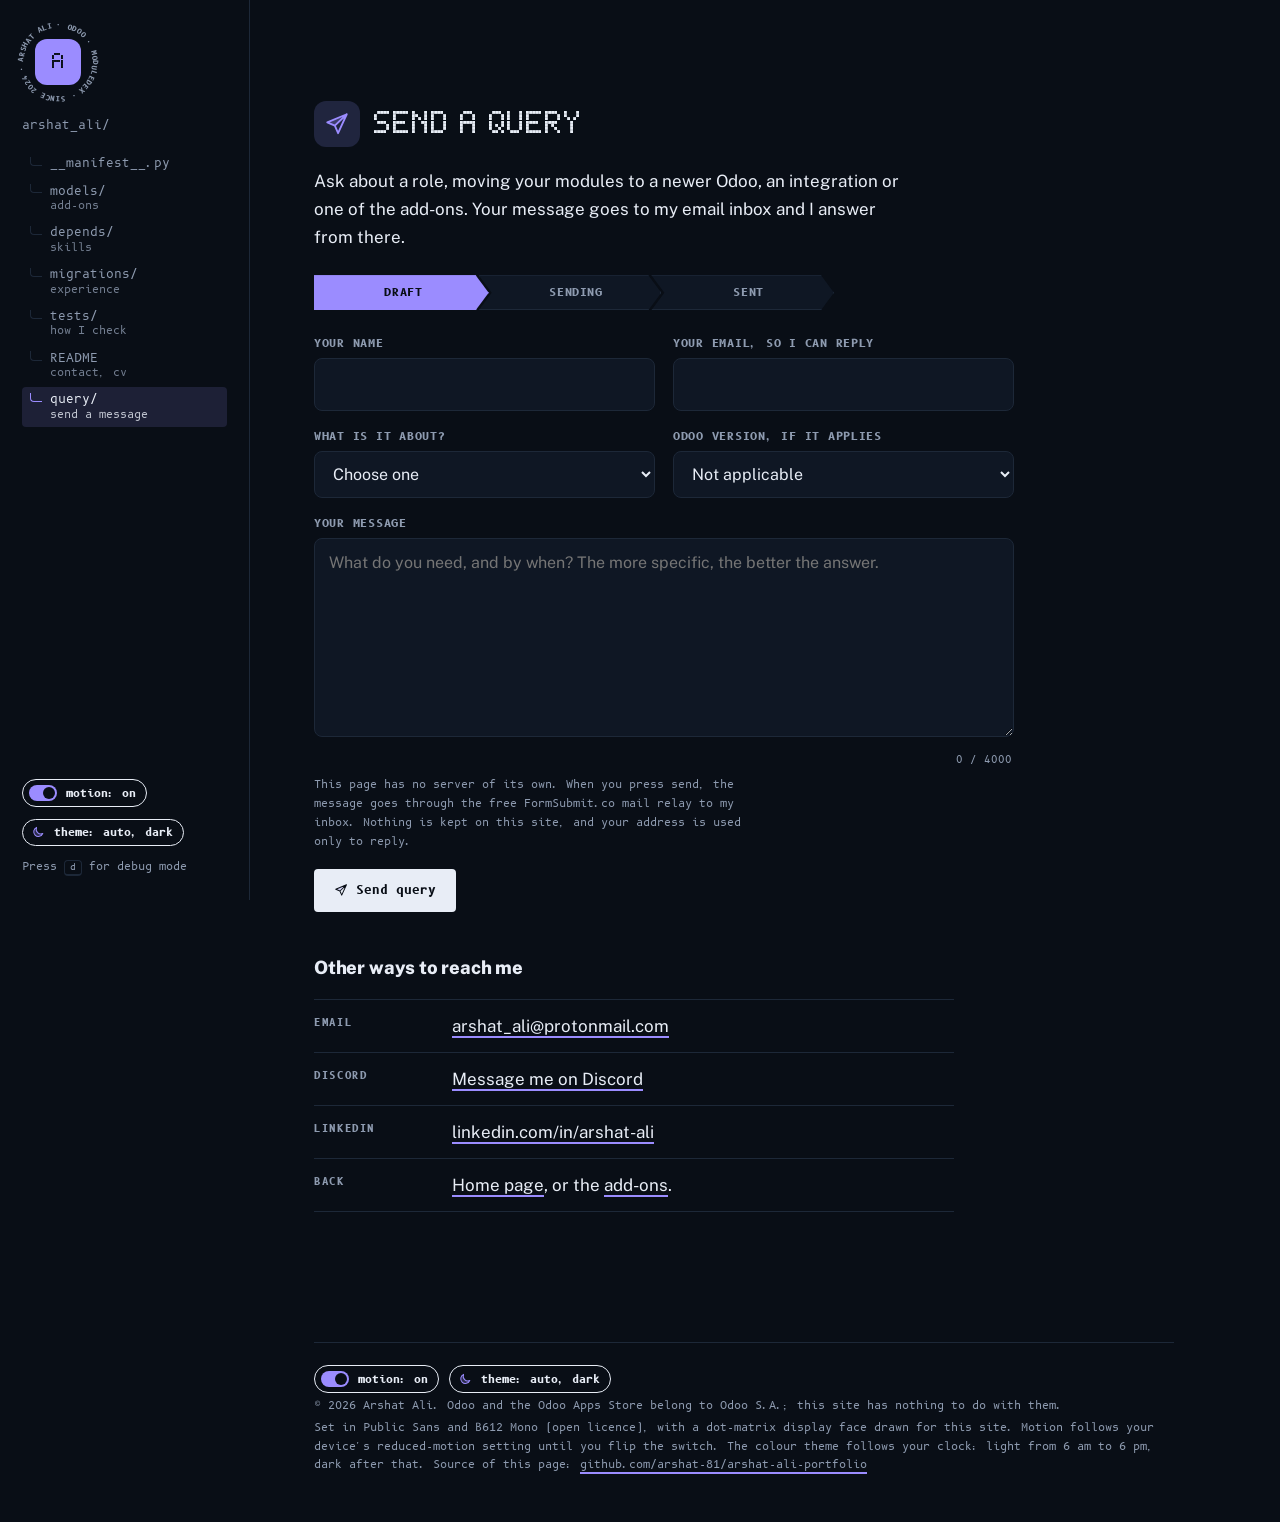
==== query.html @ 1bfd4076 "Add files via upload" ====
<!doctype html>
<html lang="en">
<head>
<meta charset="utf-8">
<meta name="viewport" content="width=device-width, initial-scale=1">
<meta name="color-scheme" content="light dark">
<meta name="theme-color" content="#eef1f6">
<title>Send a query | Arshat Ali</title>
<meta name="description" content="Ask Arshat Ali about an Odoo role, freelance work, moving your modules to a newer Odoo, an integration or one of his add-ons. The message goes to his email inbox.">
<meta property="og:title" content="Send a query | Arshat Ali">
<meta property="og:description" content="Ask about an Odoo role, freelance work, a version upgrade or an integration. The message goes straight to my inbox.">
<meta property="og:type" content="website">
<link rel="icon" href="data:image/svg+xml,%3Csvg xmlns='http://www.w3.org/2000/svg' viewBox='0 0 64 64'%3E%3Crect width='64' height='64' rx='14' fill='%235848c0'/%3E%3Cpath d='M17 47 32 15l15 32M23 37h18' fill='none' stroke='white' stroke-width='6' stroke-linecap='round' stroke-linejoin='round'/%3E%3C/svg%3E">
<link rel="preload" href="fonts/matrix.woff2" as="font" type="font/woff2" crossorigin>
<link rel="preload" href="fonts/body.woff2" as="font" type="font/woff2" crossorigin>
<script>
/* Motion follows the device's reduced-motion setting. The colour theme follows the visitor's own clock: light from 6 am to 6 pm, dark otherwise.
   Both can be overridden with the switches on the page, or once with ?motion=on|off and ?theme=light|dark|auto. */
(function () {
  var r = document.documentElement, store = {};
  ["motion", "theme"].forEach(function (k) { try { store[k] = localStorage.getItem(k); } catch (e) {} });
  try {
    var qs = new URLSearchParams(location.search), strip = false;
    [["motion", /^(on|off)$/], ["theme", /^(light|dark|auto)$/]].forEach(function (p) {
      var v = qs.get(p[0]);
      if (v === null) return;
      strip = true; qs.delete(p[0]);
      if (p[1].test(v)) { store[p[0]] = v; try { localStorage.setItem(p[0], v); } catch (e) {} }
    });
    if (strip) { var rest = qs.toString(); history.replaceState(null, "", location.pathname + (rest ? "?" + rest : "") + location.hash); }
  } catch (e) {}

  var LIGHT_FROM = 6, DARK_FROM = 18;
  function byClock() { var h = new Date().getHours(); return h >= LIGHT_FROM && h < DARK_FROM ? "light" : "dark"; }
  window.mdxTheme = { byClock: byClock };
  var mode = store.theme === "light" || store.theme === "dark" ? store.theme : "auto";
  var theme = mode === "auto" ? byClock() : mode;
  r.setAttribute("data-theme", theme);
  r.setAttribute("data-theme-mode", mode);
  var meta = document.querySelector('meta[name="theme-color"]');
  if (meta) meta.setAttribute("content", theme === "dark" ? "#090e16" : "#eef1f6");

  var device = !!(window.matchMedia && matchMedia("(prefers-reduced-motion: reduce)").matches);
  var reduce = store.motion === "on" ? false : store.motion === "off" ? true : device;
  r.classList.add("js");
  if (reduce) r.classList.add("rm", "ready");
  r.setAttribute("data-motion", reduce ? "off" : "on");
  r.setAttribute("data-device-reduces", device ? "yes" : "no");
})();
</script>
<noscript><style>.ln.px > span { clip-path: none !important; } [data-r], .file, .readme dl > *, .mods tbody tr, .job, .cat li, .cat header, .rows li, .edu > div { opacity: 1 !important; transform: none !important; clip-path: none !important; }</style></noscript>
<link rel="stylesheet" href="site.css?v=8">
</head>
<body data-noboot>
<svg width="0" height="0" style="position:absolute" aria-hidden="true" focusable="false"><defs>
<symbol id="i-cube" viewBox="0 0 24 24"><path class="ac" d="M12 3 20 7.5 12 12 4 7.5z"/><path d="M12 3 20 7.5v9L12 21 4 16.5v-9zM12 12v9M4 7.5 12 12l8-4.5"/></symbol>
<symbol id="i-up" viewBox="0 0 24 24"><path class="ac" d="M3 20h5v-5h5v-5h5v10z"/><path d="M3 20h5v-5h5v-5h5M18 10V3M15 6l3-3 3 3"/></symbol>
<symbol id="i-plug" viewBox="0 0 24 24"><path class="ac" d="M6 8h12v3a6 6 0 0 1-12 0z"/><path d="M9 3v5M15 3v5M6 8h12v3a6 6 0 0 1-12 0zM12 17v4"/></symbol>
<symbol id="i-db" viewBox="0 0 24 24"><path class="ac" d="M4 6c0-1.7 3.6-3 8-3s8 1.3 8 3-3.6 3-8 3-8-1.3-8-3z"/><path d="M4 6c0-1.7 3.6-3 8-3s8 1.3 8 3-3.6 3-8 3-8-1.3-8-3zM4 6v12c0 1.7 3.6 3 8 3s8-1.3 8-3V6M4 12c0 1.7 3.6 3 8 3s8-1.3 8-3"/></symbol>
<symbol id="i-shield" viewBox="0 0 24 24"><path class="ac" d="M12 3l8 3v6c0 5-3.4 8.2-8 9-4.6-.8-8-4-8-9V6z"/><path d="M12 3l8 3v6c0 5-3.4 8.2-8 9-4.6-.8-8-4-8-9V6zM8.5 12l2.5 2.5 4.5-5"/></symbol>
<symbol id="i-test" viewBox="0 0 24 24"><path class="ac" d="M7.6 15h8.8l2.6 4.2a2 2 0 0 1-1.7 2.8H6.7A2 2 0 0 1 5 19.2z"/><path d="M9 3h6M10 3v6l-5.2 9.2A2 2 0 0 0 6.5 21h11a2 2 0 0 0 1.7-2.8L14 9V3M7.6 15h8.8"/></symbol>
<symbol id="i-case" viewBox="0 0 24 24"><path class="ac" d="M4 8h16v5H4z"/><path d="M4 8h16v11H4zM9 8V5h6v3M4 13h16"/></symbol>
<symbol id="i-key" viewBox="0 0 24 24"><circle class="ac" cx="8" cy="15" r="4"/><circle cx="8" cy="15" r="4"/><path d="M11 12l9-9M17 6l3 3M14 9l2 2"/></symbol>
<symbol id="i-chat" viewBox="0 0 24 24"><path class="ac" d="M4 5h16v11H11l-4 4v-4H4z"/><path d="M4 5h16v11H11l-4 4v-4H4zM8.5 10.5h.01M12 10.5h.01M15.5 10.5h.01"/></symbol>
<symbol id="i-clock" viewBox="0 0 24 24"><circle class="ac" cx="12" cy="12" r="9"/><circle cx="12" cy="12" r="9"/><path d="M12 7v5l3.5 2"/></symbol>
<symbol id="i-lock" viewBox="0 0 24 24"><rect class="ac" x="5" y="11" width="14" height="9" rx="2"/><rect x="5" y="11" width="14" height="9" rx="2"/><path d="M8 11V8a4 4 0 0 1 8 0v3M12 15v2"/></symbol>
<symbol id="i-scan" viewBox="0 0 24 24"><circle class="ac" cx="11" cy="11" r="6"/><circle cx="11" cy="11" r="6"/><path d="M20 20l-4.5-4.5"/></symbol>
<symbol id="i-gauge" viewBox="0 0 24 24"><path class="ac" d="M4 17a8 8 0 0 1 16 0z"/><path d="M4 17a8 8 0 1 1 16 0M12 17l4-5M3 20h18"/></symbol>
<symbol id="i-cloud" viewBox="0 0 24 24"><path class="ac" d="M7 18a4 4 0 0 1-.5-8 5.5 5.5 0 0 1 10.8-1A4.5 4.5 0 0 1 17 18z"/><path d="M7 18a4 4 0 0 1-.5-8 5.5 5.5 0 0 1 10.8-1A4.5 4.5 0 0 1 17 18zM12 11v5M9.8 13.2L12 11l2.2 2.2"/></symbol>
<symbol id="i-box" viewBox="0 0 24 24"><path class="ac" d="M3 5h18v4H3z"/><path d="M3 5h18v4H3zM5 9v10h14V9M10 13h4"/></symbol>
<symbol id="i-mail" viewBox="0 0 24 24"><rect class="ac" x="3" y="5" width="18" height="14" rx="2"/><rect x="3" y="5" width="18" height="14" rx="2"/><path d="M3.5 6.5 12 13l8.5-6.5"/></symbol>
<symbol id="i-link" viewBox="0 0 24 24"><path d="M10 14a4 4 0 0 0 5.7 0l3-3a4 4 0 0 0-5.7-5.7l-1 1M14 10a4 4 0 0 0-5.7 0l-3 3a4 4 0 0 0 5.7 5.7l1-1"/></symbol>
<symbol id="i-down" viewBox="0 0 24 24"><path class="ac" d="M5 17h14v3H5z"/><path d="M12 4v11M7.5 11 12 15.5 16.5 11M5 20h14"/></symbol>
<symbol id="i-flip" viewBox="0 0 24 24"><path d="M20 11a8 8 0 0 0-14.5-3.5M4 4v4.5h4.5M4 13a8 8 0 0 0 14.5 3.5M20 20v-4.5h-4.5"/></symbol>
<symbol id="i-arrow" viewBox="0 0 24 24"><path d="M5 12h14M13 6l6 6-6 6"/></symbol>
<symbol id="i-branch" viewBox="0 0 24 24"><circle class="ac" cx="6" cy="18" r="3"/><circle cx="6" cy="18" r="3"/><circle cx="6" cy="6" r="3"/><circle cx="18" cy="9" r="3"/><path d="M6 9v6M18 12c0 4-6 3-9.2 5"/></symbol>
<symbol id="i-users" viewBox="0 0 24 24"><circle class="ac" cx="9" cy="8" r="3.5"/><circle cx="9" cy="8" r="3.5"/><path d="M2.5 20a6.5 6.5 0 0 1 13 0M16 4.8a3.5 3.5 0 0 1 0 6.4M18 14.2a6.5 6.5 0 0 1 3.5 5.8"/></symbol>
<symbol id="i-doc" viewBox="0 0 24 24"><path class="ac" d="M6 3h8l4 4v14H6z"/><path d="M6 3h8l4 4v14H6zM14 3v4h4M9 12h6M9 16h6"/></symbol>
<symbol id="i-cap" viewBox="0 0 24 24"><path class="ac" d="M2 9l10-5 10 5-10 5z"/><path d="M2 9l10-5 10 5-10 5zM6 11.5V16c0 1.5 3 3 6 3s6-1.5 6-3v-4.5"/></symbol>
<symbol id="i-pin" viewBox="0 0 24 24"><path class="ac" d="M12 21s-7-6-7-11a7 7 0 0 1 14 0c0 5-7 11-7 11z"/><path d="M12 21s-7-6-7-11a7 7 0 0 1 14 0c0 5-7 11-7 11z"/><circle cx="12" cy="10" r="2.5"/></symbol>
<symbol id="i-code" viewBox="0 0 24 24"><path d="M8 7l-5 5 5 5M16 7l5 5-5 5M14 4l-4 16"/></symbol>
<symbol id="i-eye" viewBox="0 0 24 24"><path class="ac" d="M2 12s4-7 10-7 10 7 10 7-4 7-10 7S2 12 2 12z"/><path d="M2 12s4-7 10-7 10 7 10 7-4 7-10 7S2 12 2 12z"/><circle cx="12" cy="12" r="3"/></symbol>
<symbol id="i-sun" viewBox="0 0 24 24"><circle class="ac" cx="12" cy="12" r="4.5"/><circle cx="12" cy="12" r="4.5"/><path d="M12 2.5v2.2M12 19.3v2.2M2.5 12h2.2M19.3 12h2.2M5.3 5.3l1.6 1.6M17.1 17.1l1.6 1.6M18.7 5.3l-1.6 1.6M6.9 17.1l-1.6 1.6"/></symbol>
<symbol id="i-moon" viewBox="0 0 24 24"><path class="ac" d="M20 14.5A8 8 0 0 1 9.5 4a8 8 0 1 0 10.5 10.5z"/><path d="M20 14.5A8 8 0 0 1 9.5 4a8 8 0 1 0 10.5 10.5z"/></symbol>
<symbol id="i-send" viewBox="0 0 24 24"><path class="ac" d="M21 3 3 10.5l7 3z"/><path d="M21 3 3 10.5l7 3 3 7zM10 13.5 21 3"/></symbol>
<symbol id="i-check" viewBox="0 0 24 24"><path d="M4 12.5l5 5L20 6.5"/></symbol>
</defs></svg>
<a class="skip" href="#main">Skip to content</a>
<div id="bar" aria-hidden="true"></div>

<div class="shell">

<aside class="tree" aria-label="Sections of this page">
  <a class="mark" href="#manifest" aria-label="Top of page">
    <svg class="ring" viewBox="0 0 100 100" aria-hidden="true"><defs><path id="circ" d="M50,50 m-41,0 a41,41 0 1,1 82,0 a41,41 0 1,1 -82,0"/></defs><text><textPath href="#circ" textLength="254" lengthAdjust="spacing">ARSHAT ALI &#183; ODOO &#183; MODULEDEX &#183; SINCE 2024 &#183; </textPath></text></svg>
    <span>A</span>
  </a>
  <p class="tree-root">arshat_ali/</p>
  <nav>
    <div class="ind" aria-hidden="true"></div>
    <a href="index.html#manifest"><span class="br" aria-hidden="true"></span>__manifest__.py</a>
    <a href="index.html#models"><span class="br" aria-hidden="true"></span>models/<small>add-ons</small></a>
    <a href="index.html#depends"><span class="br" aria-hidden="true"></span>depends/<small>skills</small></a>
    <a href="index.html#migrations"><span class="br" aria-hidden="true"></span>migrations/<small>experience</small></a>
    <a href="index.html#tests"><span class="br" aria-hidden="true"></span>tests/<small>how I check</small></a>
    <a href="index.html#readme"><span class="br" aria-hidden="true"></span>README<small>contact, cv</small></a>
    <a href="#query"><span class="br" aria-hidden="true"></span>query/<small>send a message</small></a>
  </nav>
  <div class="tree-foot">
    <button class="motion" type="button" aria-pressed="true" title="Turn the animations on or off for this site"><span class="sw" aria-hidden="true"></span><span class="lbl">motion: on</span></button>
    <button class="theme" type="button" title="Light by day, dark by evening. Click to choose light, dark or automatic."><svg class="ic" aria-hidden="true"><use href="#i-sun"/></svg><span class="lbl">theme: auto, light</span></button>
    <p>Press <kbd>d</kbd> for debug mode</p>
  </div>
</aside>

<main id="main">

<section id="query" data-file="query/">
  <p class="file">arshat_ali/query/</p>
  <h2 data-r><span class="hi"><svg class="ic" aria-hidden="true"><use href="#i-send"/></svg></span>Send a query</h2>
  <p class="qlead" data-r>Ask about a role, moving your modules to a newer Odoo, an integration or one of the add-ons. Your message goes to my email inbox and I answer from there.</p>

  <ol class="stages" id="stages" data-r aria-hidden="true"><li class="on">Draft</li><li>Sending</li><li>Sent</li></ol>

  <form id="qform" class="qform" novalidate>
    <div class="grid2">
      <label class="fld" data-r><span>Your name</span><input name="name" type="text" required maxlength="80" autocomplete="name"><em class="err" style="font-style:normal"></em></label>
      <label class="fld" data-r><span>Your email, so I can reply</span><input name="email" type="email" required maxlength="120" autocomplete="email" inputmode="email"><em class="err" style="font-style:normal"></em></label>
    </div>
    <div class="grid2">
      <label class="fld" data-r><span>What is it about?</span>
        <select name="topic" required>
          <option value="">Choose one</option>
          <option>A job or role</option>
          <option>Freelance work</option>
          <option>Moving my modules to a newer Odoo</option>
          <option>An integration or API</option>
          <option>One of the add-ons</option>
          <option>Something else</option>
        </select><em class="err" style="font-style:normal"></em></label>
      <label class="fld" data-r><span>Odoo version, if it applies</span>
        <select name="odoo_version">
          <option value="">Not applicable</option>
          <option>Odoo 20</option><option>Odoo 19</option><option>Odoo 18</option><option>Odoo 17</option><option>Odoo 16</option><option>Odoo 15</option><option>Odoo 14</option><option>Odoo 13</option><option>Odoo 12</option><option>Odoo 11</option><option>Older than 11</option>
        </select></label>
    </div>
    <label class="fld" data-r><span>Your message</span><textarea name="message" required minlength="20" maxlength="4000" rows="7" placeholder="What do you need, and by when? The more specific, the better the answer."></textarea><small class="count" id="qcount">0 / 4000</small><em class="err" style="font-style:normal"></em></label>
    <div class="hp" aria-hidden="true"><label>Leave this empty<input type="text" name="_honey" tabindex="-1" autocomplete="off"></label></div>
    <p class="fine" data-r>This page has no server of its own. When you press send, the message goes through the free FormSubmit.co mail relay to my inbox. Nothing is kept on this site, and your address is used only to reply.</p>
    <div class="actions" data-r>
      <button class="btn main" type="submit" id="qsend"><svg class="ic" aria-hidden="true"><use href="#i-send"/></svg><span class="lbl">Send query</span></button>
      <span id="qstatus" role="status" aria-live="polite" class="note"></span>
    </div>
  </form>

  <div id="qdone" class="qdone" hidden tabindex="-1">
    <svg class="tick" viewBox="0 0 52 52" aria-hidden="true"><circle cx="26" cy="26" r="24"/><path d="M14 27l8 8 16-17"/></svg>
    <h3>Query sent</h3>
    <p>Reference <b id="qref">Q-000000</b>. It is in my inbox now, and I reply to the address you gave. If you do not hear back, check your spam folder.</p>
    <button class="btn" type="button" id="qagain"><svg class="ic" aria-hidden="true"><use href="#i-flip"/></svg>Send another</button>
  </div>

  <div id="qfail" class="qfail" hidden tabindex="-1">
    <h3>That did not go through</h3>
    <p id="qwhy">The mail relay could not be reached.</p>
    <p>Your message is still in the form. You can send it from your own email app instead, or try again.</p>
    <div class="links">
      <a class="btn main" id="qmailto" href="#"><svg class="ic" aria-hidden="true"><use href="#i-mail"/></svg>Open my email app</a>
      <button class="btn" type="button" id="qcopy"><svg class="ic" aria-hidden="true"><use href="#i-doc"/></svg>Copy message</button>
      <button class="btn" type="button" id="qretry"><svg class="ic" aria-hidden="true"><use href="#i-flip"/></svg>Try again</button>
    </div>
  </div>

  <h3 class="other" data-r>Other ways to reach me</h3>
  <ul class="rows">
    <li data-r><span>Email</span><div id="mailrow"></div></li>
    <li data-r><span>Discord</span><div><a href="https://discord.com/users/761956568677482516" target="_blank" rel="noopener">Message me on Discord</a></div></li>
    <li data-r><span>LinkedIn</span><div><a href="https://www.linkedin.com/in/arshat-ali" target="_blank" rel="noopener">linkedin.com/in/arshat-ali</a></div></li>
    <li data-r><span>Back</span><div><a href="index.html">Home page</a>, or the <a href="index.html#models">add-ons</a>.</div></li>
  </ul>
</section>

</main>
</div>

<footer>
  <p class="toggles"><button class="motion" type="button" aria-pressed="true" title="Turn the animations on or off for this site"><span class="sw" aria-hidden="true"></span><span class="lbl">motion: on</span></button><button class="theme" type="button" title="Light by day, dark by evening. Click to choose light, dark or automatic."><svg class="ic" aria-hidden="true"><use href="#i-sun"/></svg><span class="lbl">theme: auto, light</span></button></p>
  <p>&copy; <span id="year">2026</span> Arshat Ali. Odoo and the Odoo Apps Store belong to Odoo S.A.; this site has nothing to do with them.</p>
  <p>Set in Public Sans and B612 Mono (open licence), with a dot-matrix display face drawn for this site. Motion follows your device's reduced-motion setting until you flip the switch. The colour theme follows your clock: light from 6 am to 6 pm, dark after that. Source of this page: <a href="https://github.com/arshat-81/arshat-ali-portfolio" target="_blank" rel="noopener">github.com/arshat-81/arshat-ali-portfolio</a></p>
</footer>

<script src="site.js?v=8" defer></script>
<script src="query.js?v=8" defer></script>
<script>
/* Safety net: if the script above did not finish, show everything instead of leaving blanks. */
setTimeout(function () { if (!window.__ok) { document.documentElement.classList.add("ready", "reveal-all"); var b = document.getElementById("boot"); if (b) b.remove(); document.body.classList.remove("booting"); } }, 2500);
</script>
</body>
</html>
---- site.css ----
@font-face { font-family: "Matrix"; src: url("fonts/matrix.woff2") format("woff2"); font-weight: 100 900; font-style: normal; font-display: swap; }
@font-face { font-family: "Body"; src: url("fonts/body.woff2") format("woff2"); font-weight: 400 800; font-style: normal; font-display: swap; }
@font-face { font-family: "Code"; src: url("fonts/mono-regular.woff2") format("woff2"); font-weight: 400; font-style: normal; font-display: swap; }
@font-face { font-family: "Code"; src: url("fonts/mono-bold.woff2") format("woff2"); font-weight: 700; font-style: normal; font-display: swap; }

:root {
  --paper: #eef1f6;
  --card: #ffffff;
  --ink: #0d1520;
  --muted: #566376;
  --rule: #d3dae5;
  --accent: #5848c0;
  --accent-ink: #ffffff;
  --good: #1f8a5b;
  --code-bg: #0f1623;
  --code-ink: #e6ecf7;
  --code-key: #8a97ad;
  --code-str: #f2c14e;
  --head: "Body", "Segoe UI", Arial, sans-serif;
  --pix: "Matrix", "Courier New", monospace;
  --body: "Body", system-ui, -apple-system, "Segoe UI", Roboto, "Helvetica Neue", Arial, sans-serif;
  --mono: "Code", ui-monospace, "SFMono-Regular", Menlo, Consolas, monospace;
  --ease: cubic-bezier(.2, .8, .2, 1);
}
:root { color-scheme: light; }
:root[data-theme="dark"] {
  color-scheme: dark;
  --paper: #090e16;
  --card: #0f1724;
  --ink: #e8edf6;
  --muted: #8e9bb0;
  --rule: #1d2838;
  --accent: #9b8cff;
  --accent-ink: #090e16;
  --good: #4fd196;
  --code-bg: #05080d;
}
/* without scripts there is no clock to read, so fall back to the device's own preference */
@media (prefers-color-scheme: dark) {
  :root:not([data-theme]) {
    color-scheme: dark;
    --paper: #090e16;
    --card: #0f1724;
    --ink: #e8edf6;
    --muted: #8e9bb0;
    --rule: #1d2838;
    --accent: #9b8cff;
    --accent-ink: #090e16;
    --good: #4fd196;
    --code-bg: #05080d;
  }
}
* { box-sizing: border-box; }
html { scroll-behavior: smooth; scroll-padding-top: 24px; }
body { margin: 0; background: var(--paper); color: var(--ink); font: 17px/1.65 var(--body); -webkit-font-smoothing: antialiased; }
a { color: inherit; text-decoration-color: var(--accent); text-decoration-thickness: 2px; text-underline-offset: 4px; }
a:hover { color: var(--accent); }
:focus-visible { outline: 3px solid var(--accent); outline-offset: 3px; }
kbd { font: 0.8em var(--mono); border: 1px solid var(--rule); border-bottom-width: 2px; border-radius: 4px; padding: 0 5px; }
.skip { position: absolute; left: -999px; top: 8px; background: var(--ink); color: var(--paper); padding: 8px 14px; z-index: 120; }
.skip:focus { left: 8px; }
body.booting { overflow: hidden; }

/* ---------- boot screen: an Odoo server log, shown once per visit ---------- */
#boot { position: fixed; inset: 0; z-index: 110; background: #070b12; color: #e6ecf7; display: grid; place-items: start center; padding-top: 28vh; font: 0.757rem/1.8 var(--mono); transition: transform .85s cubic-bezier(.7, 0, .2, 1); cursor: pointer; }
#boot pre { margin: 0; width: min(700px, 88vw); white-space: pre-wrap; font: inherit; }
#boot .g { color: #6fcf97; }
#boot .d { color: #8a97ad; }
#boot .hint { position: absolute; bottom: 26px; left: 0; right: 0; text-align: center; color: #667489; font-size: .74rem; }
#boot.out { transform: translateY(-101%); }
@keyframes blink { 50% { opacity: 0; } }

/* ---------- scroll progress ---------- */
#bar { position: fixed; top: 0; left: 0; right: 0; height: 3px; background: var(--accent); transform-origin: 0 50%; transform: scaleX(var(--p, 0)); z-index: 90; pointer-events: none; }

/* ---------- custom cursor (fine pointers only) ---------- */
.cur-dot, .cur-ring { position: fixed; left: 0; top: 0; z-index: 105; pointer-events: none; border-radius: 50%; will-change: transform; opacity: 0; transition: opacity .25s; }
.cur-dot { width: 7px; height: 7px; margin: -3.5px 0 0 -3.5px; background: var(--accent); }
.cur-ring { width: 38px; height: 38px; margin: -19px 0 0 -19px; border: 1.5px solid var(--accent); display: grid; place-items: center; font: 700 0.499rem var(--mono); letter-spacing: .08em; text-transform: uppercase; color: var(--accent-ink); transition: opacity .25s, background .2s; }
.cur-ring i { font-style: normal; transform: scale(0); transition: transform .25s var(--ease); }
.cur-ring.hot { background: var(--accent); }
.cur-ring.hot i { transform: scale(1); }
.cur-on .cur-dot, .cur-on .cur-ring { opacity: 1; }

.shell { display: grid; grid-template-columns: 250px minmax(0, 1fr); min-height: 100vh; align-content: start; }

/* ---------- file-tree sidebar ---------- */
.tree { position: sticky; top: 0; align-self: start; height: 100vh; padding: 24px 22px; border-right: 1px solid var(--rule); display: flex; flex-direction: column; gap: 16px; font-family: var(--mono); font-size: 0.72rem; }
.mark { position: relative; width: 84px; height: 84px; display: grid; place-items: center; text-decoration: none; margin: -4px 0 -4px -6px; }
.mark .ring { position: absolute; inset: 0; width: 100%; height: 100%; animation: spin 18s linear infinite; }
.mark .ring text { font: 700 8.4px var(--mono); fill: var(--muted); letter-spacing: .02em; }
.mark span { width: 46px; height: 46px; border-radius: 12px; background: var(--accent); color: var(--accent-ink); display: grid; place-items: center; font: 400 1.35rem/1 var(--pix); transition: transform .4s var(--ease), border-radius .4s var(--ease); }
.mark:hover span { transform: rotate(-10deg) scale(1.08); border-radius: 50%; }
@keyframes spin { to { transform: rotate(1turn); } }
.tree-root { margin: 0; color: var(--muted); }
.tree nav { position: relative; display: flex; flex-direction: column; gap: 2px; }
.tree nav .ind { position: absolute; top: 0; left: 0; width: 100%; height: 0; border-radius: 4px; background: color-mix(in srgb, var(--accent) 14%, transparent); transition: transform .45s var(--ease), height .45s var(--ease), width .45s var(--ease); pointer-events: none; }
.tree nav a { position: relative; display: block; padding: 5px 8px; border-radius: 4px; text-decoration: none; color: var(--muted); line-height: 1.35; transition: color .2s, padding-left .3s var(--ease); }
.tree nav a .br { display: inline-block; width: 12px; height: .8em; margin-right: 8px; border-left: 1.5px solid var(--rule); border-bottom: 1.5px solid var(--rule); border-radius: 0 0 0 4px; vertical-align: .1em; transition: border-color .2s; }
.tree nav a small { display: block; margin-left: 20px; font-size: 0.66rem; opacity: 0.8; }
.tree nav a:hover { color: var(--ink); padding-left: 12px; }
.tree nav a.on { color: var(--ink); }
.tree nav a.on .br { border-color: var(--accent); }
.tree-foot { margin: auto 0 0; color: var(--muted); font-size: 0.68rem; display: grid; gap: 12px; }
.tree-foot p { margin: 0; }

/* ---------- main ---------- */
main { padding: 0 clamp(20px, 5vw, 72px) 40px; }
main > section { position: relative; max-width: 860px; padding: 72px 0 24px; }
.file { font: 0.688rem var(--mono); color: var(--muted); margin: 0 0 14px; letter-spacing: 0.02em; white-space: nowrap; }
.file::before { content: "// "; color: var(--accent); }
h1, h2, h3 { font-family: var(--head); font-weight: 800; line-height: 1.12; margin: 0; letter-spacing: -0.015em; }
h1 { line-height: 1.08; font-size: clamp(1.45rem, 5.4vw, 2.5rem); }
@media (min-width: 941px) { h1 { font-size: clamp(1.9rem, 3.2vw, 2.6rem); } }
h2 { font-family: var(--pix); font-weight: 400; font-size: clamp(1.35rem, 2.8vw, 1.95rem); letter-spacing: .03em; line-height: 1.2; margin-bottom: 20px; display: flex; align-items: center; gap: 14px; }
h3 { font-size: 1.3rem; font-weight: 800; letter-spacing: -0.01em; }
p { margin: 0 0 14px; max-width: 64ch; }
.lead { font-size: 1.12rem; margin: 22px 0 30px; }
.ln { display: block; overflow: hidden; padding: 0 0 .12em; margin-bottom: -.12em; }
.ln > span { display: block; }
.ln.l2 { font-weight: 700; letter-spacing: -0.02em; }
.ln.px > span { font-family: var(--pix); font-weight: 400; font-size: 1.55em; letter-spacing: .02em; line-height: 1.1; margin-bottom: .1em; }
.ln.px > span::after { content: ""; display: inline-block; width: .5em; height: .7em; margin-left: .12em; background: var(--accent); animation: blink 1s steps(1) infinite; }
mark { position: relative; z-index: 0; background: none; color: var(--accent-ink); padding: 0 .14em; margin: 0 -.06em; }
mark::before { content: ""; position: absolute; inset: .06em 0 .0em; background: var(--accent); z-index: -1; transform-origin: 0 50%; border-radius: 3px; }

/* hero: manifest card + stamp */
.manifest { background: var(--code-bg); color: var(--code-ink); border-radius: 8px; padding: 18px 22px 20px; font: 0.757rem/1.7 var(--mono); overflow-x: auto; scrollbar-width: thin; scrollbar-color: var(--code-key) transparent; box-shadow: 7px 7px 0 color-mix(in srgb, var(--accent) 30%, transparent); margin: 0; }
.manifest .cl { display: block; }
.manifest .cap { color: var(--code-key); margin-bottom: 6px; }
.manifest .k { color: var(--code-key); }
.manifest .s { color: var(--code-str); }
.manifest .t { color: #ff8a6d; font-weight: 700; }
.manifest .caret { display: inline-block; width: .55em; height: 1.05em; background: var(--code-ink); vertical-align: -3px; animation: blink 1s steps(1) infinite; }
.stamp { --rot: 7deg; position: absolute; top: 74px; right: 0; transform: translateY(var(--py, 0px)) rotate(var(--rot)); border: 3px double var(--accent); color: var(--accent); font: 700 0.705rem/1.2 var(--mono); letter-spacing: 0.12em; text-transform: uppercase; padding: 8px 14px; border-radius: 4px; text-align: center; opacity: 0.92; background: color-mix(in srgb, var(--paper) 80%, transparent); }
.stamp small { display: block; font-weight: 400; letter-spacing: 0.04em; text-transform: none; font-size: 0.72rem; }
.status { margin-top: 26px; font: 0.705rem var(--mono); color: var(--muted); display: flex; flex-wrap: wrap; gap: 6px 18px; }
.status b { color: var(--ink); font-weight: 700; }

/* scrolling bands: their speed follows the scroll */
.band { overflow: hidden; border-block: 1px solid var(--rule); padding: 14px 0; margin: 56px 0 0; user-select: none; }
.track { display: flex; width: max-content; will-change: transform; }
.track span { flex: none; padding-right: 1.2rem; font: 700 clamp(1.2rem, 2.7vw, 2rem)/1.1 var(--mono); letter-spacing: -.02em; white-space: nowrap; color: var(--ink); }
.band.out { background: var(--accent); border-color: var(--accent); }
.band.out .track span { font-family: var(--pix); font-weight: 400; letter-spacing: .05em; color: var(--accent-ink); font-size: clamp(1.6rem, 3.6vw, 2.7rem); }
.band.out em { background: color-mix(in srgb, var(--accent-ink) 60%, transparent); }
.band em { display: inline-block; width: .36em; height: .36em; background: var(--accent); transform: rotate(45deg); margin: 0 .55em .1em .15em; vertical-align: middle; }
.rm .track { transform: none; }
.band-wrap { margin-left: calc(-1 * clamp(20px, 5vw, 72px)); margin-right: calc(-1 * clamp(20px, 5vw, 72px)); }

/* case studies */
.readme { border-left: 3px solid var(--ink); padding: 2px 0 2px 24px; margin: 46px 0; }
.readme .path { font: 0.671rem var(--mono); color: var(--muted); margin: 0 0 8px; }
.readme .path b { color: var(--accent); font-weight: 700; }
.readme dl { display: grid; grid-template-columns: 112px minmax(0, 1fr); gap: 12px 18px; margin: 20px 0 22px; }
.readme dt { font: 700 0.671rem var(--mono); text-transform: uppercase; letter-spacing: 0.06em; color: var(--muted); padding-top: 4px; }
.readme dd { margin: 0; max-width: 62ch; }
.readme code { font: 0.86em var(--mono); background: var(--card); border: 1px solid var(--rule); padding: 0 4px; border-radius: 3px; }
.go { font: 700 0.722rem var(--mono); }

/* flip card: banner on the front, facts on the back */
.flip { position: relative; margin: 0 0 46px; max-width: 520px; perspective: 1100px; cursor: pointer; --rx: 0deg; --ry: 0deg; }
.flip-in { position: relative; aspect-ratio: 2 / 1; transform-style: preserve-3d; transform: rotateX(var(--rx)) rotateY(calc(var(--ry) + var(--fl, 0deg))); transition: transform .75s var(--ease); }
.flip.moving .flip-in { transition: transform .12s linear; }
.flip.on { --fl: 180deg; }
.face { position: absolute; inset: 0; backface-visibility: hidden; -webkit-backface-visibility: hidden; border: 1px solid var(--rule); background: var(--card); }
.front { transform-style: preserve-3d; }
.back { overflow: hidden; }
.face img { display: block; width: 100%; height: 100%; object-fit: cover; }
.front .depth { position: absolute; right: 10px; top: 10px; transform: translateZ(40px); backface-visibility: hidden; background: var(--ink); color: var(--paper); font: 700 0.602rem var(--mono); padding: 3px 9px; border-radius: 3px; letter-spacing: .04em; box-shadow: 3px 3px 0 var(--accent); }
.back { transform: rotateY(180deg); background: var(--code-bg); color: var(--code-ink); display: grid; grid-template-columns: repeat(3, minmax(0, 1fr)); gap: 0; padding: 0; }
.back div { padding: 18px 14px; border-right: 1px solid #28303d; display: flex; flex-direction: column; justify-content: center; gap: 8px; }
.back div:last-child { border-right: 0; }
.back b { font: 400 clamp(1rem, 2.3vw, 1.3rem)/1.2 var(--pix); letter-spacing: .02em; color: var(--code-str); }
.back span { font: 0.602rem/1.4 var(--mono); color: var(--code-key); }
.flip-btn { position: absolute; left: 0; top: calc(100% + 10px); z-index: 3; font: 700 0.602rem var(--mono); background: var(--paper); color: var(--ink); border: 1.5px solid var(--ink); border-radius: 3px; padding: 3px 9px; cursor: pointer; }
.flip-btn:hover { background: var(--accent); border-color: var(--accent); color: var(--accent-ink); }

/* module table */
.mods { width: 100%; border-collapse: collapse; margin: 14px 0 6px; font-size: 0.97rem; }
.mods th { text-align: left; font: 700 0.619rem var(--mono); text-transform: uppercase; letter-spacing: 0.08em; color: var(--muted); padding: 8px 12px 8px 0; border-bottom: 2px solid var(--ink); }
.mods td { padding: 12px 12px 12px 0; border-bottom: 1px solid var(--rule); vertical-align: top; transition: background .2s, padding-left .35s var(--ease); }
.mods tbody tr:hover td { background: var(--card); }
.mods tbody tr:hover td:first-child { padding-left: 10px; box-shadow: inset 3px 0 0 var(--accent); }
.mods .tn { font: 0.688rem var(--mono); color: var(--accent); white-space: nowrap; }
.mods .n { font-family: var(--mono); text-align: right; padding-right: 4px; white-space: nowrap; width: 110px; }
.mods td b { display: block; font-weight: 700; }
.mods .free { font: 700 0.585rem var(--mono); border: 1px solid var(--muted); color: var(--muted); border-radius: 3px; padding: 0 5px; margin-left: 6px; vertical-align: 2px; letter-spacing: 0.04em; }
.bar { display: block; height: 4px; background: var(--rule); margin-top: 6px; position: relative; }
.bar::after { content: ""; position: absolute; inset: 0 auto 0 0; width: var(--w); background: var(--accent); }
.js .bar::after { transform: scaleX(0); transform-origin: 0 50%; transition: transform 1.2s var(--ease) .35s; }
.js tr.in .bar::after, .js.reveal-all .bar::after, .rm .bar::after { transform: none; }
.note { font: 0.705rem var(--mono); color: var(--muted); max-width: 70ch; }

/* skills: numbered categories, each line carries its evidence */
.tools { display: flex; flex-wrap: wrap; gap: 8px; margin: 6px 0 34px; padding: 0; list-style: none; }
.tools li { font: 700 0.671rem var(--mono); padding: 5px 11px; border: 1.5px solid var(--ink); border-radius: 999px; transition: background .2s, color .2s, transform .3s var(--ease); }
.tools li:hover { background: var(--accent); border-color: var(--accent); color: var(--accent-ink); transform: translateY(-3px) rotate(-2deg); }
.cat { display: grid; grid-template-columns: 210px minmax(0, 1fr); gap: 8px 28px; padding: 26px 0 14px; border-top: 2px solid var(--ink); }
.cat header { align-self: start; position: sticky; top: 24px; }
.cat .no { display: block; font: 700 0.688rem var(--mono); color: var(--accent); margin-bottom: 4px; }
.cat h3 { font-size: 1.15rem; }
.cat ul { margin: 0; padding: 0; list-style: none; }
.cat li { display: grid; grid-template-columns: minmax(130px, 210px) minmax(0, 1fr); gap: 4px 20px; padding: 11px 0 11px 0; border-bottom: 1px solid var(--rule); transition: padding-left .35s var(--ease), box-shadow .2s, background .2s; }
.cat li:last-child { border-bottom: 0; }
.cat li:hover { padding-left: 12px; box-shadow: inset 3px 0 0 var(--accent); background: color-mix(in srgb, var(--accent) 6%, transparent); }
.cat li b { font-weight: 700; }
.cat li span { color: var(--muted); }

/* tests */
.cannot { margin: 22px 0 0; padding: 18px 22px; background: var(--card); border: 1px dashed var(--muted); max-width: 64ch; }
.cannot h3 { font-size: 1.15rem; margin-bottom: 8px; }
.cannot ul { margin: 0; padding-left: 1.2em; }
.cannot li { margin: 4px 0; }

/* experience: entries that open */
.jobs { margin: 8px 0 14px; padding: 0; list-style: none; border-top: 2px solid var(--ink); }
.job { border-bottom: 1px solid var(--rule); }
.job-head { all: unset; box-sizing: border-box; width: 100%; display: grid; grid-template-columns: 150px minmax(0, 1fr) 28px; gap: 4px 18px; align-items: start; padding: 18px 0; cursor: pointer; }
.job-head:focus-visible { outline: 3px solid var(--accent); outline-offset: 2px; }
.job-head time { font: 0.722rem var(--mono); color: var(--muted); padding-top: 5px; }
.job-head .who { font-size: 1rem; }
.job-head .who b { display: block; font: 800 1.1rem/1.25 var(--head); letter-spacing: -.01em; }
.job-head .who span { color: var(--muted); }
.job-head .pm { position: relative; width: 22px; height: 22px; margin-top: 6px; border: 1.5px solid var(--ink); border-radius: 50%; transition: background .2s, border-color .2s, transform .45s var(--ease); }
.job-head .pm::before, .job-head .pm::after { content: ""; position: absolute; left: 50%; top: 50%; width: 10px; height: 1.5px; background: var(--ink); transform: translate(-50%, -50%); transition: transform .35s var(--ease), background .2s; }
.job-head .pm::after { transform: translate(-50%, -50%) rotate(90deg); }
.job-head:hover .pm { background: var(--accent); border-color: var(--accent); }
.job-head:hover .pm::before, .job-head:hover .pm::after { background: var(--accent-ink); }
.job.open .pm::after { transform: translate(-50%, -50%) rotate(0deg); }
.job-body { display: grid; grid-template-rows: 1fr; transition: grid-template-rows .55s var(--ease); }
.js .job:not(.open) .job-body { grid-template-rows: 0fr; }
.job-body .inner { overflow: hidden; padding-left: 168px; }
.js .job:not(.open) .job-body .inner { visibility: hidden; transition: visibility 0s .55s; }
.job-body ul { margin: 0 0 18px; padding-left: 1.1em; max-width: 64ch; }
.job-body li { margin: 6px 0; }
.job-body li::marker { color: var(--accent); }
.job-body .also { color: var(--muted); font-size: .95rem; margin: 0 0 20px; }
.edu { display: grid; gap: 4px; font-size: 0.97rem; margin-top: 26px; }
.edu span { color: var(--muted); font: 0.688rem var(--mono); margin-left: 6px; }

/* contact */
.rows { margin: 20px 0 26px; padding: 0; list-style: none; max-width: 640px; }
.rows li { display: grid; grid-template-columns: 120px minmax(0, 1fr); gap: 4px 18px; padding: 12px 0; border-top: 1px solid var(--rule); }
.rows li:last-child { border-bottom: 1px solid var(--rule); }
.rows span { font: 700 0.654rem var(--mono); text-transform: uppercase; letter-spacing: 0.06em; color: var(--muted); padding-top: 4px; }
.links { display: flex; flex-wrap: wrap; gap: 12px; }
.btn { display: inline-block; font: 700 0.774rem var(--mono); text-decoration: none; padding: 11px 18px; border: 2px solid var(--ink); border-radius: 4px; transition: background .2s, border-color .2s, color .2s, transform .25s var(--ease); }
.btn.main { background: var(--ink); color: var(--paper); }
.btn:hover { border-color: var(--accent); background: var(--accent); color: var(--accent-ink); }

footer { margin: 40px clamp(20px, 5vw, 72px) 0; padding: 22px 0 44px; border-top: 1px solid var(--rule); max-width: 860px; font: 0.671rem/1.7 var(--mono); color: var(--muted); }
footer p { max-width: none; margin: 0 0 4px; }
.shell + footer { margin-left: calc(250px + clamp(20px, 5vw, 72px)); }

/* the d key: Odoo-style debug mode */
body.debug main > section { outline: 1px dashed var(--accent); outline-offset: -1px; }
body.debug main > section::before { content: attr(data-file); position: absolute; top: 0; left: 0; background: var(--accent); color: var(--accent-ink); font: 700 0.602rem var(--mono); padding: 2px 8px; z-index: 2; }
body.debug .tree-foot::after { content: " (debug on)"; color: var(--accent); }

/* icons: drawn for this page, an outline with a tinted shape offset behind it */
.ic { width: 1.15em; height: 1.15em; flex: none; stroke: currentColor; fill: none; stroke-width: 1.7; stroke-linecap: round; stroke-linejoin: round; vertical-align: -.22em; }
.ac { fill: var(--accent); fill-opacity: .24; stroke: none; }
.hi, .ci { display: inline-grid; place-items: center; flex: none; width: 46px; height: 46px; border-radius: 12px; background: color-mix(in srgb, var(--accent) 12%, var(--card)); color: var(--accent); transition: transform .45s var(--ease), background .3s, color .3s; }
.hi .ic, .ci .ic { width: 26px; height: 26px; }
h2:hover .hi, .cat:hover .ci { transform: rotate(-8deg) scale(1.08); background: var(--accent); color: var(--accent-ink); }
.ci { display: grid; margin-bottom: 12px; }
.btn .ic { margin-right: 8px; vertical-align: -.25em; }
.go .ic { margin-left: 4px; }
.flip-btn .ic { width: 1.05em; height: 1.05em; vertical-align: -.2em; }
.tn .ic { margin-right: 8px; color: var(--accent); width: 1.3em; height: 1.3em; vertical-align: -.3em; }
.readme .path .ic { margin-right: 8px; color: var(--accent); width: 1.7em; height: 1.7em; vertical-align: -.5em; }
.job-head .who span .ic { margin-right: 6px; color: var(--accent); }
.edu div { display: flex; align-items: center; flex-wrap: wrap; gap: 0; }
.edu .ic { margin-right: 10px; color: var(--accent); width: 1.3em; height: 1.3em; }

/* flow diagrams */
.flow { margin: 18px 0 6px; padding: 16px 14px 10px; background: var(--card); border: 1px solid var(--rule); max-width: 640px; overflow-x: auto; }
.flow svg { display: block; width: 100%; min-width: 520px; height: auto; }
.flow figcaption { font: .64rem var(--mono); color: var(--muted); margin-top: 8px; }
.nd { fill: var(--paper); stroke: var(--ink); stroke-width: 1.5; }
.nd.hot { fill: var(--accent); stroke: var(--accent); }
.nd.soft { fill: color-mix(in srgb, var(--accent) 11%, var(--card)); stroke: var(--accent); }
.ft { font: 700 10.5px var(--mono); fill: var(--ink); }
.fs { font: 9.5px var(--mono); fill: var(--muted); }
.hot-t { fill: var(--accent-ink); }
.cn { fill: none; stroke: var(--accent); stroke-width: 2; stroke-dasharray: 4 6; animation: flow 1.1s linear infinite; }
.ah { fill: var(--accent); }
@keyframes flow { to { stroke-dashoffset: -20; } }

/* version chart */
.vers { margin: 34px 0 0; max-width: 760px; }
.vcols { display: flex; flex-wrap: wrap; gap: 14px; }
.vcol { all: unset; box-sizing: border-box; cursor: pointer; display: grid; gap: 10px; padding: 12px 12px 10px; border: 1.5px solid var(--rule); border-radius: 10px; background: var(--card); transition: border-color .2s, transform .35s var(--ease), box-shadow .2s; }
.vcol:hover { transform: translateY(-4px); border-color: var(--accent); }
.vcol[aria-pressed="true"] { border-color: var(--accent); box-shadow: 4px 4px 0 var(--accent); }
.vcol:focus-visible { outline: 3px solid var(--accent); outline-offset: 3px; }
.cells { display: grid; grid-template-columns: repeat(4, 15px); gap: 3px; }
.cells i { display: block; width: 15px; height: 15px; border-radius: 3px; background: var(--accent); }
.cells i.gh { background: transparent; border: 1.5px dashed color-mix(in srgb, var(--muted) 60%, transparent); }
.vl { display: flex; justify-content: space-between; align-items: baseline; font: 700 .66rem var(--mono); gap: 14px; }
.vl b { font: 400 1.35rem var(--pix); letter-spacing: .02em; }
.vers figcaption { font: .64rem/1.6 var(--mono); color: var(--muted); margin-top: 12px; max-width: 70ch; }
.js .vers .cells i { transform: scale(0); transition: transform .5s var(--ease); transition-delay: calc(var(--i, 0) * 28ms + 250ms); }
.js .vers.in .cells i, .js.reveal-all .vers .cells i { transform: none; }
tr.off td { opacity: .3; }
tr.off td:first-child::after, .readme.off .path::after { content: var(--note); display: block; color: var(--accent); font: 700 .62rem var(--mono); }
.readme.off { opacity: .45; filter: grayscale(1); }
.readme, tr td { transition: opacity .3s, filter .3s; }

/* motion switch */
.motion, .theme { all: unset; box-sizing: border-box; display: inline-flex; align-items: center; gap: 9px; cursor: pointer; font: 700 .68rem var(--mono); color: var(--ink); padding: 5px 10px 5px 6px; border: 1.5px solid var(--ink); border-radius: 999px; transition: background .2s, color .2s, border-color .2s; }
.motion:hover, .theme:hover { border-color: var(--accent); }
.motion:focus-visible, .theme:focus-visible { outline: 3px solid var(--accent); outline-offset: 3px; }
.theme { padding-left: 8px; }
.theme .ic { width: 1.3em; height: 1.3em; color: var(--accent); vertical-align: 0; }
.tree-foot .motion, .tree-foot .theme { justify-self: start; }
.toggles { display: flex; flex-wrap: wrap; gap: 10px; }
/* a short, soft change of colours when the theme switches */
html.tfade, html.tfade *, html.tfade *::before, html.tfade *::after { transition: background-color .55s ease, color .55s ease, border-color .55s ease, fill .55s ease, stroke .55s ease, box-shadow .55s ease !important; }
html.rm.tfade, html.rm.tfade *, html.rm.tfade *::before, html.rm.tfade *::after { transition: none !important; }
.motion .sw { position: relative; width: 28px; height: 16px; border-radius: 99px; background: var(--rule); transition: background .25s; flex: none; }
.motion .sw::after { content: ""; position: absolute; top: 2px; left: 2px; width: 12px; height: 12px; border-radius: 50%; background: var(--ink); transition: transform .3s var(--ease), background .25s; }
.motion[aria-pressed="true"] .sw { background: var(--accent); }
.motion[aria-pressed="true"] .sw::after { transform: translateX(12px); background: var(--accent-ink); }

/* =====================  motion  ===================== */
/* Everything below only applies when scripts run (class "js"). "ready" is set when the boot screen is done. */
.js :is([data-r], .readme dl > *, .mods tbody tr, .job, .cat li, .cat header, .rows li, .edu > div) { opacity: 0; transform: translateY(24px); transition: opacity .8s ease, transform .9s var(--ease), padding-left .35s var(--ease), box-shadow .2s, background .2s; transition-delay: var(--d, 0ms), var(--d, 0ms), 0ms, 0ms, 0ms; }
.js :is([data-r], .readme dl > *, .mods tbody tr, .job, .cat li, .cat header, .rows li, .edu > div).in,
.js.reveal-all :is([data-r], .readme dl > *, .mods tbody tr, .job, .cat li, .cat header, .rows li, .edu > div) { opacity: 1; transform: none; }
.js .file { clip-path: inset(0 100% 0 0); }
.js .file.in, .js.reveal-all .file { animation: typed .9s steps(26, end) forwards; }
@keyframes typed { to { clip-path: inset(0 0 0 0); } }

.js .ln > span { transform: translateY(112%); transition: transform 1.05s var(--ease); transition-delay: calc(var(--l, 0) * 130ms + 150ms); }
.js.ready .ln > span { transform: none; }
.js .ln.px > span { transform: none; clip-path: inset(0 100% 0 0); transition: clip-path 1.1s steps(16, end) .15s; }
.js.ready .ln.px > span { clip-path: inset(0 0 0 0); }
.js mark { color: var(--ink); transition: color .4s ease 1.35s; }
.js.ready mark, .rm mark { color: var(--accent-ink); }
.js mark::before { transform: scaleX(0); transition: transform .8s var(--ease) 1.2s; }
.js.ready mark::before, .rm mark::before { transform: none; }
.js .stamp { opacity: 0; }
.js.ready .stamp { animation: stampIn .6s cubic-bezier(.2, 1.5, .35, 1) 1.5s both; }
@keyframes stampIn {
  0% { opacity: 0; transform: translateY(var(--py, 0px)) scale(2.7) rotate(-14deg); }
  55% { opacity: 1; transform: translateY(var(--py, 0px)) scale(.93) rotate(calc(var(--rot) + 3deg)); }
  100% { opacity: .92; transform: translateY(var(--py, 0px)) scale(1) rotate(var(--rot)); }
}
.js .manifest .cl { opacity: 0; transform: translateX(-10px); transition: opacity .5s ease, transform .6s var(--ease); transition-delay: calc(var(--i, 0) * 85ms + 300ms); }
.js .manifest.in .cl, .js.reveal-all .manifest .cl { opacity: 1; transform: none; }
.js .manifest .caret { opacity: 0; }
.js .manifest.in .caret, .js.reveal-all .manifest .caret { opacity: 1; transition: opacity .1s 1.4s; }

.rm *, .rm *::before, .rm *::after { transition: none !important; animation: none !important; }
.rm .motion .sw, .rm .motion .sw::after { transition: none !important; }
.rm .file, .rm .ln.px > span { clip-path: none !important; }
.rm .stamp { opacity: .92 !important; }
.rm .manifest .caret, .rm #boot { display: none; }

@media (hover: none), (pointer: coarse) { .cur-dot, .cur-ring { display: none; } }

/* narrow screens: the tree becomes a strip along the top */
@media (max-width: 940px) {
  .shell { grid-template-columns: minmax(0, 1fr); }
  .tree { position: sticky; z-index: 20; height: auto; flex-direction: row; align-items: center; gap: 14px; padding: 10px 16px; border-right: 0; border-bottom: 1px solid var(--rule); background: var(--paper); overflow-x: auto; scrollbar-width: none; }
  .tree::-webkit-scrollbar { display: none; }
  .mark { width: 42px; height: 42px; margin: 0; flex: none; }
  .mark .ring { display: none; }
  .mark span { width: 36px; height: 36px; font-size: 1.1rem; }
  .tree-root, .tree-foot { display: none; }
  .tree nav { flex-direction: row; gap: 2px; }
  .tree nav a { white-space: nowrap; padding: 5px 9px; }
  .tree nav a:hover { padding-left: 9px; }
  .tree nav a .br, .tree nav a small { display: none; }
  main > section { padding-top: 52px; }
  .stamp { --rot: -3deg; --py: 0px; position: static; display: inline-block; margin: 0 0 20px; }
  .shell + footer { margin-left: clamp(20px, 5vw, 72px); }
  .cat { grid-template-columns: minmax(0, 1fr); }
  .cat header { position: static; }
}
@media (max-width: 640px) {
  .readme { padding-left: 16px; }
  .readme dl { grid-template-columns: minmax(0, 1fr); gap: 2px; }
  .readme dt { padding-top: 10px; }
  .cat li { grid-template-columns: minmax(0, 1fr); }
  .job-head { grid-template-columns: minmax(0, 1fr) 28px; }
  .job-head time { grid-column: 1 / -1; padding-top: 0; }
  .job-body .inner { padding-left: 0; }
  .rows li { grid-template-columns: minmax(0, 1fr); }
  .mods thead { display: none; }
  .mods tr { display: block; padding: 12px 0; border-bottom: 1px solid var(--rule); }
  .mods td { display: block; padding: 2px 0; border: 0; width: auto; }
  .mods .n { text-align: left; max-width: 160px; }
  .mods .n::after { content: " tests"; color: var(--muted); }
  .front .depth { display: none; }
  .back div { padding: 10px 8px; }
  .back span { font-size: .62rem; }
}
/* last on purpose: the font shorthands above would otherwise switch ligatures back on */
.manifest, .readme code, .tree, .status, .job-head time, #boot, .mods .tn, .note, .file, .cur-ring { font-variant-ligatures: none; font-feature-settings: "liga" 0, "calt" 0; }
.rm { scroll-behavior: auto; }

/* ===================== query page ===================== */
.qlead { max-width: 60ch; }
.stages { display: flex; list-style: none; margin: 24px 0 26px; padding: 0; font: 700 .68rem var(--mono); letter-spacing: .06em; text-transform: uppercase; max-width: 520px; }
.stages li { flex: 1; text-align: center; padding: 9px 8px 9px 20px; background: var(--card); color: var(--muted); border: 1.5px solid var(--rule); margin-left: -10px; clip-path: polygon(0 0, calc(100% - 13px) 0, 100% 50%, calc(100% - 13px) 100%, 0 100%, 13px 50%); transition: background .35s, color .35s; }
.stages li:first-child { margin-left: 0; padding-left: 12px; clip-path: polygon(0 0, calc(100% - 13px) 0, 100% 50%, calc(100% - 13px) 100%, 0 100%); }
.stages li.on { background: var(--accent); color: var(--accent-ink); border-color: var(--accent); }
.stages li.done { background: var(--ink); color: var(--paper); border-color: var(--ink); }
.qform { display: grid; gap: 18px; max-width: 700px; }
.grid2 { display: grid; grid-template-columns: repeat(2, minmax(0, 1fr)); gap: 18px; }
.fld { display: block; position: relative; }
.fld > span { display: block; font: 700 .66rem var(--mono); text-transform: uppercase; letter-spacing: .07em; color: var(--muted); margin-bottom: 7px; }
.fld input, .fld select, .fld textarea { font: inherit; font-size: 1rem; color: var(--ink); background: var(--card); border: 1.5px solid var(--rule); border-radius: 8px; padding: 12px 14px; width: 100%; transition: border-color .2s, box-shadow .2s, background .2s; }
.fld textarea { resize: vertical; min-height: 170px; line-height: 1.55; }
.fld input:hover, .fld select:hover, .fld textarea:hover { border-color: var(--muted); }
.fld input:focus, .fld select:focus, .fld textarea:focus { outline: none; border-color: var(--accent); box-shadow: 0 0 0 4px color-mix(in srgb, var(--accent) 22%, transparent); }
.fld.bad input, .fld.bad select, .fld.bad textarea { border-color: #d4493f; }
.fld .err { display: none; margin-top: 6px; font: .72rem var(--mono); color: #d4493f; }
.fld.bad .err { display: block; }
.fld .count { position: absolute; right: 2px; bottom: -22px; font: .64rem var(--mono); color: var(--muted); }
.hp { position: absolute; left: -9999px; top: auto; width: 1px; height: 1px; overflow: hidden; }
.fine { font: .7rem/1.7 var(--mono); color: var(--muted); max-width: 64ch; margin: 12px 0 0; }
.actions { display: flex; align-items: center; flex-wrap: wrap; gap: 14px; }
.btn[disabled] { opacity: .65; cursor: progress; }
.btn.busy .ic { animation: spin 1s linear infinite; }
.qdone, .qfail { max-width: 700px; padding: 26px 26px 24px; border: 1.5px solid var(--ink); border-radius: 10px; background: var(--card); margin-top: 8px; }
.qdone[hidden], .qfail[hidden] { display: none; }
.qfail { border-color: #d4493f; }
.qdone h3, .qfail h3 { margin: 10px 0 8px; }
.qdone p, .qfail p { max-width: 58ch; }
.tick { width: 56px; height: 56px; fill: none; stroke: var(--accent); stroke-width: 3; stroke-linecap: round; stroke-linejoin: round; }
.tick circle { stroke-dasharray: 151; stroke-dashoffset: 151; animation: draw .7s var(--ease) forwards; }
.tick path { stroke-dasharray: 40; stroke-dashoffset: 40; animation: draw .5s var(--ease) .55s forwards; }
@keyframes draw { to { stroke-dashoffset: 0; } }
.rm .tick circle, .rm .tick path { stroke-dashoffset: 0; }
.other { font-size: 1.15rem; margin: 46px 0 6px; }
@media (max-width: 640px) {
  .grid2 { grid-template-columns: minmax(0, 1fr); }
  .stages li { padding-left: 16px; }
}
.qform[hidden] { display: none; }
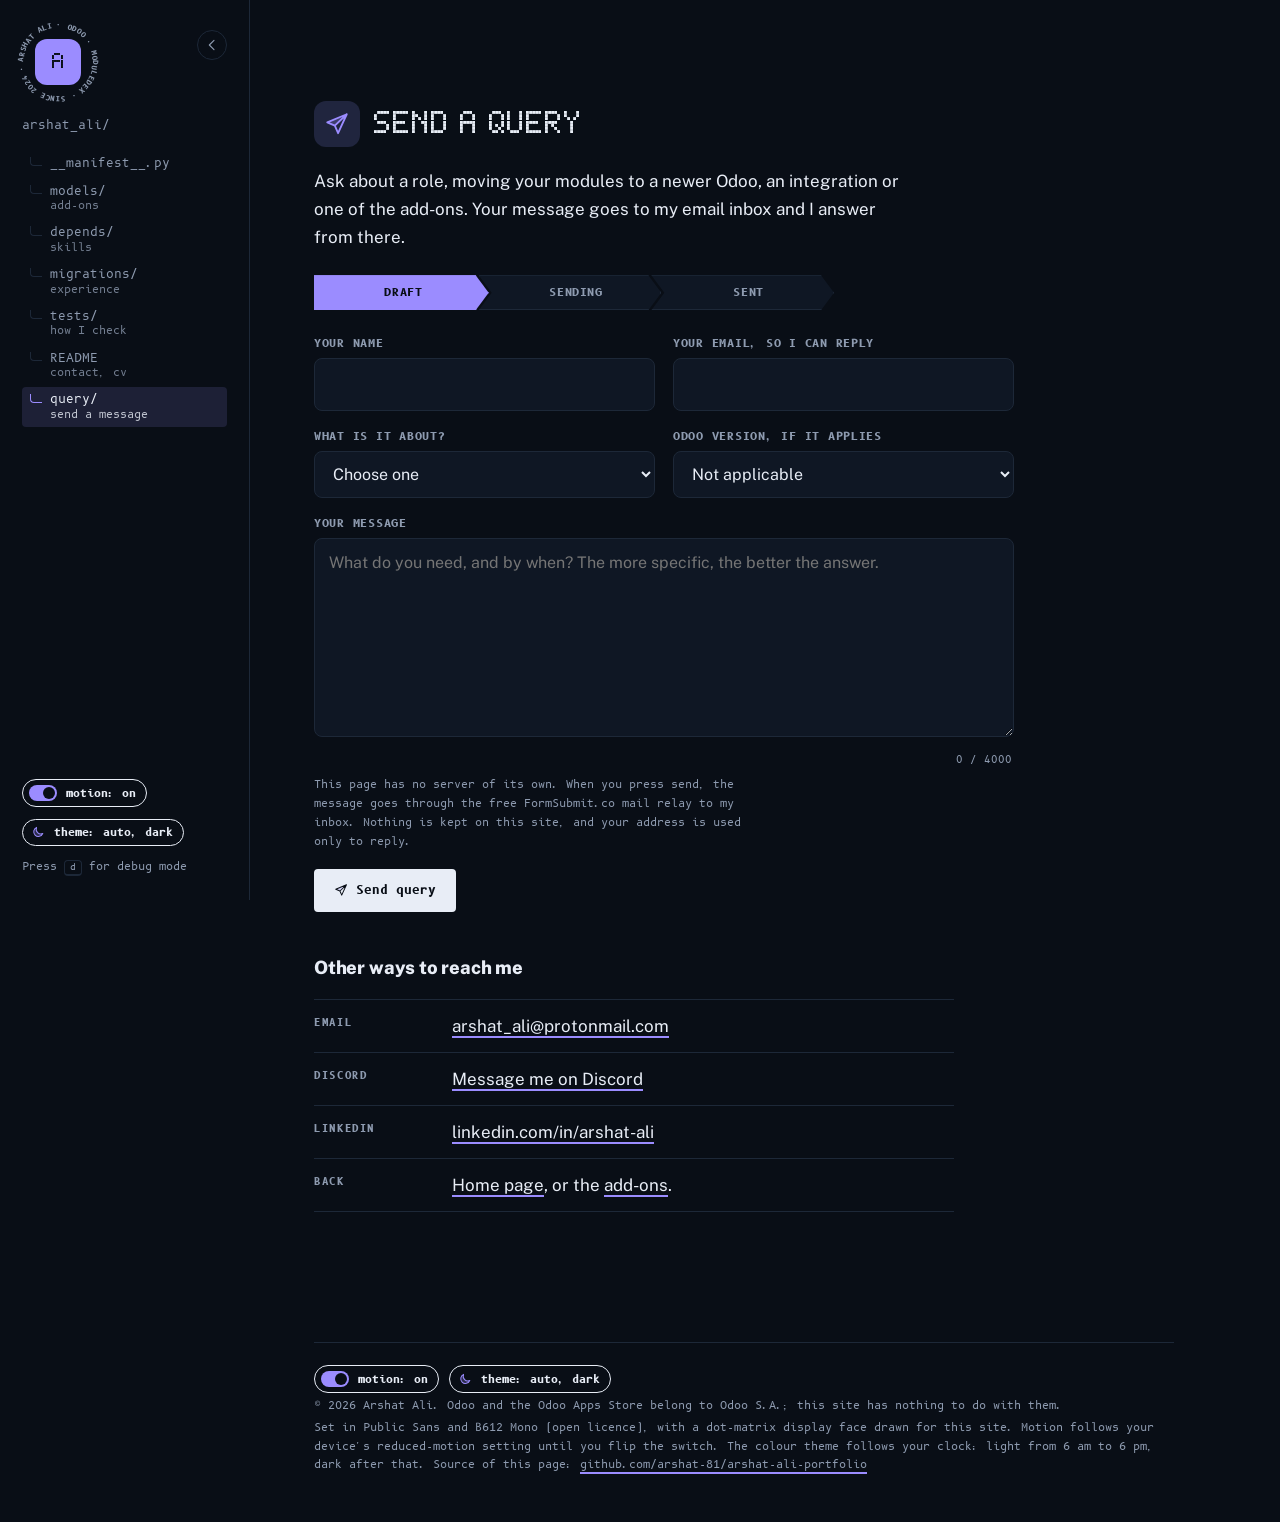
==== commit b13095fc: "Add files via upload" ====
--- a/query.html
+++ b/query.html
@@ -5,12 +5,34 @@
 <meta name="viewport" content="width=device-width, initial-scale=1">
 <meta name="color-scheme" content="light dark">
 <meta name="theme-color" content="#eef1f6">
-<title>Send a query | Arshat Ali</title>
-<meta name="description" content="Ask Arshat Ali about an Odoo role, freelance work, moving your modules to a newer Odoo, an integration or one of his add-ons. The message goes to his email inbox.">
-<meta property="og:title" content="Send a query | Arshat Ali">
-<meta property="og:description" content="Ask about an Odoo role, freelance work, a version upgrade or an integration. The message goes straight to my inbox.">
+<title>Send a query to Arshat Ali | Odoo Developer and Author</title>
+<meta name="description" content="Ask Arshat Ali, an Odoo developer, about a role, freelance work, moving your modules to a newer Odoo, an integration or an add-on. It goes to his inbox.">
+<meta name="author" content="Arshat Ali">
+<meta name="robots" content="index, follow, max-image-preview:large">
+<link rel="canonical" href="https://arshat-ali.runs-on.dev/query">
+<link rel="alternate" hreflang="en" href="https://arshat-ali.runs-on.dev/query">
+<link rel="alternate" hreflang="x-default" href="https://arshat-ali.runs-on.dev/query">
 <meta property="og:type" content="website">
-<link rel="icon" href="data:image/svg+xml,%3Csvg xmlns='http://www.w3.org/2000/svg' viewBox='0 0 64 64'%3E%3Crect width='64' height='64' rx='14' fill='%235848c0'/%3E%3Cpath d='M17 47 32 15l15 32M23 37h18' fill='none' stroke='white' stroke-width='6' stroke-linecap='round' stroke-linejoin='round'/%3E%3C/svg%3E">
+<meta property="og:site_name" content="Arshat Ali">
+<meta property="og:locale" content="en">
+<meta property="og:url" content="https://arshat-ali.runs-on.dev/query">
+<meta property="og:title" content="Send a query to Arshat Ali | Odoo Developer and Author">
+<meta property="og:description" content="Ask Arshat Ali, an Odoo developer, about a role, freelance work, moving your modules to a newer Odoo, an integration or an add-on. It goes to his inbox.">
+<meta property="og:image" content="https://arshat-ali.runs-on.dev/img/og-image.png">
+<meta property="og:image:type" content="image/png">
+<meta property="og:image:width" content="1200">
+<meta property="og:image:height" content="630">
+<meta property="og:image:alt" content="Arshat Ali, Odoo developer: sixteen add-ons on the Odoo Apps Store for Odoo 17 to 20, drawn as sixteen squares.">
+<meta name="twitter:card" content="summary_large_image">
+<meta name="twitter:title" content="Send a query to Arshat Ali | Odoo Developer and Author">
+<meta name="twitter:description" content="Ask Arshat Ali, an Odoo developer, about a role, freelance work, moving your modules to a newer Odoo, an integration or an add-on. It goes to his inbox.">
+<meta name="twitter:image" content="https://arshat-ali.runs-on.dev/img/og-image.png">
+<meta name="twitter:image:alt" content="Arshat Ali, Odoo developer: sixteen add-ons on the Odoo Apps Store for Odoo 17 to 20, drawn as sixteen squares.">
+<link rel="icon" href="/favicon.svg" type="image/svg+xml">
+<link rel="icon" href="/favicon.ico" sizes="48x48">
+<link rel="apple-touch-icon" href="/apple-touch-icon.png">
+<link rel="me" href="https://www.linkedin.com/in/arshat-ali">
+<script type="application/ld+json">{"@context":"https://schema.org","@graph":[{"@type":"ContactPage","@id":"https://arshat-ali.runs-on.dev/query#webpage","url":"https://arshat-ali.runs-on.dev/query","name":"Send a query to Arshat Ali | Odoo Developer and Author","description":"Ask Arshat Ali, an Odoo developer, about a role, freelance work, moving your modules to a newer Odoo, an integration or an add-on. It goes to his inbox.","isPartOf":{"@id":"https://arshat-ali.runs-on.dev/#website"},"about":{"@id":"https://arshat-ali.runs-on.dev/#person"},"inLanguage":"en"},{"@type":"WebSite","@id":"https://arshat-ali.runs-on.dev/#website","url":"https://arshat-ali.runs-on.dev/","name":"Arshat Ali","inLanguage":"en"},{"@type":"Person","@id":"https://arshat-ali.runs-on.dev/#person","name":"Arshat Ali","jobTitle":"Odoo Developer","url":"https://arshat-ali.runs-on.dev/"}]}</script>
 <link rel="preload" href="fonts/matrix.woff2" as="font" type="font/woff2" crossorigin>
 <link rel="preload" href="fonts/body.woff2" as="font" type="font/woff2" crossorigin>
 <script>
@@ -37,6 +59,9 @@
   var theme = mode === "auto" ? byClock() : mode;
   r.setAttribute("data-theme", theme);
   r.setAttribute("data-theme-mode", mode);
+  var side = null;
+  try { side = localStorage.getItem("sidebar"); } catch (e) {}
+  r.setAttribute("data-sidebar", side === "rail" || side === "open" ? side : (window.innerWidth < 1100 ? "rail" : "open"));
   var meta = document.querySelector('meta[name="theme-color"]');
   if (meta) meta.setAttribute("content", theme === "dark" ? "#090e16" : "#eef1f6");
 
@@ -48,11 +73,11 @@
   r.setAttribute("data-device-reduces", device ? "yes" : "no");
 })();
 </script>
-<noscript><style>.ln.px > span { clip-path: none !important; } [data-r], .file, .readme dl > *, .mods tbody tr, .job, .cat li, .cat header, .rows li, .edu > div { opacity: 1 !important; transform: none !important; clip-path: none !important; }</style></noscript>
-<link rel="stylesheet" href="site.css?v=8">
+<noscript><link rel="stylesheet" href="noscript.css"></noscript>
+<link rel="stylesheet" href="site.css?v=10">
 </head>
 <body data-noboot>
-<svg width="0" height="0" style="position:absolute" aria-hidden="true" focusable="false"><defs>
+<svg class="sprite" width="0" height="0" aria-hidden="true" focusable="false"><defs>
 <symbol id="i-cube" viewBox="0 0 24 24"><path class="ac" d="M12 3 20 7.5 12 12 4 7.5z"/><path d="M12 3 20 7.5v9L12 21 4 16.5v-9zM12 12v9M4 7.5 12 12l8-4.5"/></symbol>
 <symbol id="i-up" viewBox="0 0 24 24"><path class="ac" d="M3 20h5v-5h5v-5h5v10z"/><path d="M3 20h5v-5h5v-5h5M18 10V3M15 6l3-3 3 3"/></symbol>
 <symbol id="i-plug" viewBox="0 0 24 24"><path class="ac" d="M6 8h12v3a6 6 0 0 1-12 0z"/><path d="M9 3v5M15 3v5M6 8h12v3a6 6 0 0 1-12 0zM12 17v4"/></symbol>
@@ -84,30 +109,43 @@
 <symbol id="i-moon" viewBox="0 0 24 24"><path class="ac" d="M20 14.5A8 8 0 0 1 9.5 4a8 8 0 1 0 10.5 10.5z"/><path d="M20 14.5A8 8 0 0 1 9.5 4a8 8 0 1 0 10.5 10.5z"/></symbol>
 <symbol id="i-send" viewBox="0 0 24 24"><path class="ac" d="M21 3 3 10.5l7 3z"/><path d="M21 3 3 10.5l7 3 3 7zM10 13.5 21 3"/></symbol>
 <symbol id="i-check" viewBox="0 0 24 24"><path d="M4 12.5l5 5L20 6.5"/></symbol>
+<symbol id="i-chev" viewBox="0 0 24 24"><path d="M15 5l-7 7 7 7"/></symbol>
+<symbol id="i-menu" viewBox="0 0 24 24"><path d="M4 7h16M4 12h16M4 17h16"/></symbol>
+<symbol id="i-motion" viewBox="0 0 24 24"><path class="ac" d="M2.5 12c2-6 4-6 6 0s4 6 6 0 3-4 4.5-4V12z"/><path d="M2.5 12c2-6 4-6 6 0s4 6 6 0 3-4 4.5-4"/></symbol>
 </defs></svg>
 <a class="skip" href="#main">Skip to content</a>
 <div id="bar" aria-hidden="true"></div>
 
+<div class="scrim" id="scrim" aria-hidden="true"></div>
+
 <div class="shell">
 
-<aside class="tree" aria-label="Sections of this page">
-  <a class="mark" href="#manifest" aria-label="Top of page">
-    <svg class="ring" viewBox="0 0 100 100" aria-hidden="true"><defs><path id="circ" d="M50,50 m-41,0 a41,41 0 1,1 82,0 a41,41 0 1,1 -82,0"/></defs><text><textPath href="#circ" textLength="254" lengthAdjust="spacing">ARSHAT ALI &#183; ODOO &#183; MODULEDEX &#183; SINCE 2024 &#183; </textPath></text></svg>
-    <span>A</span>
-  </a>
+<header class="topbar">
+  <button class="menu-btn" type="button" aria-controls="sidebar" aria-expanded="false" aria-label="Open the menu"><svg class="ic" aria-hidden="true"><use href="#i-menu"/></svg></button>
+  <p class="tb-title">arshat_ali/<b id="tbsec"></b></p>
+</header>
+
+<aside class="tree" id="sidebar" aria-label="Sections of this page">
+  <div class="tree-head">
+    <a class="mark" href="#manifest" aria-label="Top of page">
+      <svg class="ring" viewBox="0 0 100 100" aria-hidden="true"><defs><path id="circ" d="M50,50 m-41,0 a41,41 0 1,1 82,0 a41,41 0 1,1 -82,0"/></defs><text><textPath href="#circ" textLength="254" lengthAdjust="spacing">ARSHAT ALI &#183; ODOO &#183; MODULEDEX &#183; SINCE 2024 &#183; </textPath></text></svg>
+      <span>A</span>
+    </a>
+    <button class="rail-toggle" type="button" aria-controls="sidebar" aria-expanded="true" aria-label="Collapse the sidebar"><svg class="ic" aria-hidden="true"><use href="#i-chev"/></svg></button>
+  </div>
   <p class="tree-root">arshat_ali/</p>
   <nav>
     <div class="ind" aria-hidden="true"></div>
-    <a href="index.html#manifest"><span class="br" aria-hidden="true"></span>__manifest__.py</a>
-    <a href="index.html#models"><span class="br" aria-hidden="true"></span>models/<small>add-ons</small></a>
-    <a href="index.html#depends"><span class="br" aria-hidden="true"></span>depends/<small>skills</small></a>
-    <a href="index.html#migrations"><span class="br" aria-hidden="true"></span>migrations/<small>experience</small></a>
-    <a href="index.html#tests"><span class="br" aria-hidden="true"></span>tests/<small>how I check</small></a>
-    <a href="index.html#readme"><span class="br" aria-hidden="true"></span>README<small>contact, cv</small></a>
-    <a href="#query"><span class="br" aria-hidden="true"></span>query/<small>send a message</small></a>
+    <a href="./#manifest" data-label="__manifest__.py"><span class="br" aria-hidden="true"></span><svg class="ic ni" aria-hidden="true"><use href="#i-doc"/></svg><span class="lb">__manifest__.py</span></a>
+    <a href="./#models" data-label="models/ · add-ons"><span class="br" aria-hidden="true"></span><svg class="ic ni" aria-hidden="true"><use href="#i-cube"/></svg><span class="lb">models/<small>add-ons</small></span></a>
+    <a href="./#depends" data-label="depends/ · skills"><span class="br" aria-hidden="true"></span><svg class="ic ni" aria-hidden="true"><use href="#i-code"/></svg><span class="lb">depends/<small>skills</small></span></a>
+    <a href="./#migrations" data-label="migrations/ · experience"><span class="br" aria-hidden="true"></span><svg class="ic ni" aria-hidden="true"><use href="#i-case"/></svg><span class="lb">migrations/<small>experience</small></span></a>
+    <a href="./#tests" data-label="tests/ · how I check"><span class="br" aria-hidden="true"></span><svg class="ic ni" aria-hidden="true"><use href="#i-test"/></svg><span class="lb">tests/<small>how I check</small></span></a>
+    <a href="./#readme" data-label="README · contact, cv"><span class="br" aria-hidden="true"></span><svg class="ic ni" aria-hidden="true"><use href="#i-mail"/></svg><span class="lb">README<small>contact, cv</small></span></a>
+    <a href="#query" data-label="query/ · send a message"><span class="br" aria-hidden="true"></span><svg class="ic ni" aria-hidden="true"><use href="#i-send"/></svg><span class="lb">query/<small>send a message</small></span></a>
   </nav>
   <div class="tree-foot">
-    <button class="motion" type="button" aria-pressed="true" title="Turn the animations on or off for this site"><span class="sw" aria-hidden="true"></span><span class="lbl">motion: on</span></button>
+    <button class="motion" type="button" aria-pressed="true" title="Turn the animations on or off for this site"><svg class="ic mo" aria-hidden="true"><use href="#i-motion"/></svg><span class="sw" aria-hidden="true"></span><span class="lbl">motion: on</span></button>
     <button class="theme" type="button" title="Light by day, dark by evening. Click to choose light, dark or automatic."><svg class="ic" aria-hidden="true"><use href="#i-sun"/></svg><span class="lbl">theme: auto, light</span></button>
     <p>Press <kbd>d</kbd> for debug mode</p>
   </div>
@@ -117,15 +155,15 @@
 
 <section id="query" data-file="query/">
   <p class="file">arshat_ali/query/</p>
-  <h2 data-r><span class="hi"><svg class="ic" aria-hidden="true"><use href="#i-send"/></svg></span>Send a query</h2>
+  <h1 class="pt" data-r><span class="hi"><svg class="ic" aria-hidden="true"><use href="#i-send"/></svg></span>Send a query</h1>
   <p class="qlead" data-r>Ask about a role, moving your modules to a newer Odoo, an integration or one of the add-ons. Your message goes to my email inbox and I answer from there.</p>
 
   <ol class="stages" id="stages" data-r aria-hidden="true"><li class="on">Draft</li><li>Sending</li><li>Sent</li></ol>
 
   <form id="qform" class="qform" novalidate>
     <div class="grid2">
-      <label class="fld" data-r><span>Your name</span><input name="name" type="text" required maxlength="80" autocomplete="name"><em class="err" style="font-style:normal"></em></label>
-      <label class="fld" data-r><span>Your email, so I can reply</span><input name="email" type="email" required maxlength="120" autocomplete="email" inputmode="email"><em class="err" style="font-style:normal"></em></label>
+      <label class="fld" data-r><span>Your name</span><input name="name" type="text" required maxlength="80" autocomplete="name"><em class="err"></em></label>
+      <label class="fld" data-r><span>Your email, so I can reply</span><input name="email" type="email" required maxlength="120" autocomplete="email" inputmode="email"><em class="err"></em></label>
     </div>
     <div class="grid2">
       <label class="fld" data-r><span>What is it about?</span>
@@ -137,14 +175,14 @@
           <option>An integration or API</option>
           <option>One of the add-ons</option>
           <option>Something else</option>
-        </select><em class="err" style="font-style:normal"></em></label>
+        </select><em class="err"></em></label>
       <label class="fld" data-r><span>Odoo version, if it applies</span>
         <select name="odoo_version">
           <option value="">Not applicable</option>
           <option>Odoo 20</option><option>Odoo 19</option><option>Odoo 18</option><option>Odoo 17</option><option>Odoo 16</option><option>Odoo 15</option><option>Odoo 14</option><option>Odoo 13</option><option>Odoo 12</option><option>Odoo 11</option><option>Older than 11</option>
         </select></label>
     </div>
-    <label class="fld" data-r><span>Your message</span><textarea name="message" required minlength="20" maxlength="4000" rows="7" placeholder="What do you need, and by when? The more specific, the better the answer."></textarea><small class="count" id="qcount">0 / 4000</small><em class="err" style="font-style:normal"></em></label>
+    <label class="fld" data-r><span>Your message</span><textarea name="message" required minlength="20" maxlength="4000" rows="7" placeholder="What do you need, and by when? The more specific, the better the answer."></textarea><small class="count" id="qcount">0 / 4000</small><em class="err"></em></label>
     <div class="hp" aria-hidden="true"><label>Leave this empty<input type="text" name="_honey" tabindex="-1" autocomplete="off"></label></div>
     <p class="fine" data-r>This page has no server of its own. When you press send, the message goes through the free FormSubmit.co mail relay to my inbox. Nothing is kept on this site, and your address is used only to reply.</p>
     <div class="actions" data-r>
@@ -176,7 +214,7 @@
     <li data-r><span>Email</span><div id="mailrow"></div></li>
     <li data-r><span>Discord</span><div><a href="https://discord.com/users/761956568677482516" target="_blank" rel="noopener">Message me on Discord</a></div></li>
     <li data-r><span>LinkedIn</span><div><a href="https://www.linkedin.com/in/arshat-ali" target="_blank" rel="noopener">linkedin.com/in/arshat-ali</a></div></li>
-    <li data-r><span>Back</span><div><a href="index.html">Home page</a>, or the <a href="index.html#models">add-ons</a>.</div></li>
+    <li data-r><span>Back</span><div><a href="./">Home page</a>, or the <a href="./#models">add-ons</a>.</div></li>
   </ul>
 </section>
 
@@ -189,8 +227,8 @@
   <p>Set in Public Sans and B612 Mono (open licence), with a dot-matrix display face drawn for this site. Motion follows your device's reduced-motion setting until you flip the switch. The colour theme follows your clock: light from 6 am to 6 pm, dark after that. Source of this page: <a href="https://github.com/arshat-81/arshat-ali-portfolio" target="_blank" rel="noopener">github.com/arshat-81/arshat-ali-portfolio</a></p>
 </footer>
 
-<script src="site.js?v=8" defer></script>
-<script src="query.js?v=8" defer></script>
+<script src="site.js?v=10" defer></script>
+<script src="query.js?v=10" defer></script>
 <script>
 /* Safety net: if the script above did not finish, show everything instead of leaving blanks. */
 setTimeout(function () { if (!window.__ok) { document.documentElement.classList.add("ready", "reveal-all"); var b = document.getElementById("boot"); if (b) b.remove(); document.body.classList.remove("booting"); } }, 2500);
--- a/noscript.css
+++ b/noscript.css
@@ -0,0 +1,3 @@
+/* what a visitor sees with scripts switched off: everything shown at once */
+.ln.px > span { clip-path: none !important; }
+[data-r], .file, .readme dl > *, .mods tbody tr, .job, .cat li, .cat header, .rows li, .edu > div { opacity: 1 !important; transform: none !important; clip-path: none !important; }
--- a/site.css
+++ b/site.css
@@ -82,7 +82,7 @@
 .cur-ring.hot i { transform: scale(1); }
 .cur-on .cur-dot, .cur-on .cur-ring { opacity: 1; }
 
-.shell { display: grid; grid-template-columns: 250px minmax(0, 1fr); min-height: 100vh; align-content: start; }
+.shell { display: grid; grid-template-columns: var(--side, 250px) minmax(0, 1fr); min-height: 100vh; align-content: start; transition: grid-template-columns .4s var(--ease); }
 
 /* ---------- file-tree sidebar ---------- */
 .tree { position: sticky; top: 0; align-self: start; height: 100vh; padding: 24px 22px; border-right: 1px solid var(--rule); display: flex; flex-direction: column; gap: 16px; font-family: var(--mono); font-size: 0.72rem; }
@@ -112,7 +112,7 @@
 h1, h2, h3 { font-family: var(--head); font-weight: 800; line-height: 1.12; margin: 0; letter-spacing: -0.015em; }
 h1 { line-height: 1.08; font-size: clamp(1.45rem, 5.4vw, 2.5rem); }
 @media (min-width: 941px) { h1 { font-size: clamp(1.9rem, 3.2vw, 2.6rem); } }
-h2 { font-family: var(--pix); font-weight: 400; font-size: clamp(1.35rem, 2.8vw, 1.95rem); letter-spacing: .03em; line-height: 1.2; margin-bottom: 20px; display: flex; align-items: center; gap: 14px; }
+h2, h1.pt { font-family: var(--pix); font-weight: 400; font-size: clamp(1.35rem, 2.8vw, 1.95rem); letter-spacing: .03em; line-height: 1.2; margin-bottom: 20px; display: flex; align-items: center; gap: 14px; }
 h3 { font-size: 1.3rem; font-weight: 800; letter-spacing: -0.01em; }
 p { margin: 0 0 14px; max-width: 64ch; }
 .lead { font-size: 1.12rem; margin: 22px 0 30px; }
@@ -251,7 +251,7 @@
 
 footer { margin: 40px clamp(20px, 5vw, 72px) 0; padding: 22px 0 44px; border-top: 1px solid var(--rule); max-width: 860px; font: 0.671rem/1.7 var(--mono); color: var(--muted); }
 footer p { max-width: none; margin: 0 0 4px; }
-.shell + footer { margin-left: calc(250px + clamp(20px, 5vw, 72px)); }
+.shell + footer { margin-left: calc(var(--side, 250px) + clamp(20px, 5vw, 72px)); transition: margin-left .4s var(--ease); }
 
 /* the d key: Odoo-style debug mode */
 body.debug main > section { outline: 1px dashed var(--accent); outline-offset: -1px; }
@@ -263,7 +263,7 @@
 .ac { fill: var(--accent); fill-opacity: .24; stroke: none; }
 .hi, .ci { display: inline-grid; place-items: center; flex: none; width: 46px; height: 46px; border-radius: 12px; background: color-mix(in srgb, var(--accent) 12%, var(--card)); color: var(--accent); transition: transform .45s var(--ease), background .3s, color .3s; }
 .hi .ic, .ci .ic { width: 26px; height: 26px; }
-h2:hover .hi, .cat:hover .ci { transform: rotate(-8deg) scale(1.08); background: var(--accent); color: var(--accent-ink); }
+h2:hover .hi, h1.pt:hover .hi, .cat:hover .ci { transform: rotate(-8deg) scale(1.08); background: var(--accent); color: var(--accent-ink); }
 .ci { display: grid; margin-bottom: 12px; }
 .btn .ic { margin-right: 8px; vertical-align: -.25em; }
 .go .ic { margin-left: 4px; }
@@ -364,16 +364,9 @@
 /* narrow screens: the tree becomes a strip along the top */
 @media (max-width: 940px) {
   .shell { grid-template-columns: minmax(0, 1fr); }
-  .tree { position: sticky; z-index: 20; height: auto; flex-direction: row; align-items: center; gap: 14px; padding: 10px 16px; border-right: 0; border-bottom: 1px solid var(--rule); background: var(--paper); overflow-x: auto; scrollbar-width: none; }
-  .tree::-webkit-scrollbar { display: none; }
-  .mark { width: 42px; height: 42px; margin: 0; flex: none; }
-  .mark .ring { display: none; }
-  .mark span { width: 36px; height: 36px; font-size: 1.1rem; }
-  .tree-root, .tree-foot { display: none; }
-  .tree nav { flex-direction: row; gap: 2px; }
-  .tree nav a { white-space: nowrap; padding: 5px 9px; }
-  .tree nav a:hover { padding-left: 9px; }
-  .tree nav a .br, .tree nav a small { display: none; }
+  .topbar { display: flex; }
+  .tree { position: fixed; top: 0; left: 0; bottom: 0; width: min(300px, 86vw); height: 100vh; height: 100dvh; align-self: stretch; z-index: 70; padding: 22px; background: var(--paper); border-right: 1px solid var(--rule); transform: translateX(-104%); visibility: hidden; transition: transform .42s var(--ease), visibility 0s .42s; }
+  .tree.open { transform: none; visibility: visible; transition: transform .42s var(--ease); box-shadow: 14px 0 44px rgba(0, 0, 0, .28); }
   main > section { padding-top: 52px; }
   .stamp { --rot: -3deg; --py: 0px; position: static; display: inline-block; margin: 0 0 20px; }
   .shell + footer { margin-left: clamp(20px, 5vw, 72px); }
@@ -442,3 +435,87 @@
   .stages li { padding-left: 16px; }
 }
 .qform[hidden] { display: none; }
+
+/* ===== values that used to sit in style="" attributes ===== */
+.sprite { position: absolute; }
+h1 > .ln:nth-child(1) { --l: 0; }
+h1 > .ln:nth-child(2) { --l: 1; }
+h1 > .ln:nth-child(3) { --l: 2; }
+.manifest .cl:nth-child(1) { --i: 0; }
+.manifest .cl:nth-child(2) { --i: 1; }
+.manifest .cl:nth-child(3) { --i: 2; }
+.manifest .cl:nth-child(4) { --i: 3; }
+.manifest .cl:nth-child(5) { --i: 4; }
+.manifest .cl:nth-child(6) { --i: 5; }
+.manifest .cl:nth-child(7) { --i: 6; }
+.manifest .cl:nth-child(8) { --i: 7; }
+.manifest .cl:nth-child(9) { --i: 8; }
+.manifest .cl:nth-child(10) { --i: 9; }
+.manifest .cl:nth-child(11) { --i: 10; }
+.bar.w10 { --w: 10%; } .bar.w17 { --w: 17%; } .bar.w29 { --w: 29%; } .bar.w31 { --w: 31%; } .bar.w37 { --w: 37%; } .bar.w47 { --w: 47%; } .bar.w57 { --w: 57%; }
+.after { margin-top: 14px; }
+.fld .err { font-style: normal; }
+
+/* ===== 404 page ===== */
+.nf { min-height: 100vh; display: grid; align-content: center; justify-items: start; gap: 6px; padding: 40px clamp(20px, 8vw, 120px); max-width: 900px; }
+.nf .file { clip-path: none; animation: none; }
+.nf-code { font: 400 clamp(5rem, 22vw, 11rem)/1 var(--pix); letter-spacing: .02em; color: var(--accent); margin: 6px 0 14px; }
+.nf-text { font-size: 1.15rem; margin-bottom: 22px; }
+
+/* ===================== collapsible sidebar ===================== */
+.tree { z-index: 30; overflow-x: hidden; overflow-y: auto; scrollbar-width: none; }
+.tree::-webkit-scrollbar { display: none; }
+.tree-head { display: flex; align-items: flex-start; justify-content: space-between; gap: 8px; }
+.rail-toggle { all: unset; box-sizing: border-box; flex: none; width: 30px; height: 30px; margin-top: 6px; display: grid; place-items: center; border: 1.5px solid var(--rule); border-radius: 50%; color: var(--muted); cursor: pointer; transition: border-color .2s, color .2s, background .2s; }
+.rail-toggle:hover { border-color: var(--accent); color: var(--accent); }
+.rail-toggle:focus-visible { outline: 3px solid var(--accent); outline-offset: 3px; }
+.rail-toggle .ic { width: 16px; height: 16px; transition: transform .45s var(--ease); }
+.tree nav a { display: flex; align-items: flex-start; }
+.tree nav a .br { flex: none; margin-top: .1em; }
+.tree nav a .ni { display: none; flex: none; color: var(--muted); transition: color .2s; }
+.tree nav a:hover .ni, .tree nav a.on .ni { color: var(--accent); }
+.tree nav a .lb { min-width: 0; white-space: nowrap; }
+.tree nav a small { margin-left: 0; }
+.motion .mo { display: none; width: 1.35em; height: 1.35em; color: var(--accent); }
+.motion[aria-pressed="false"] .mo { opacity: .4; }
+.topbar { display: none; }
+.menu-btn { all: unset; box-sizing: border-box; width: 40px; height: 40px; display: grid; place-items: center; border: 1.5px solid var(--ink); border-radius: 10px; cursor: pointer; transition: background .2s, border-color .2s, color .2s; }
+.menu-btn:hover { background: var(--accent); border-color: var(--accent); color: var(--accent-ink); }
+.menu-btn:focus-visible { outline: 3px solid var(--accent); outline-offset: 3px; }
+.menu-btn .ic { width: 22px; height: 22px; }
+.tb-title { margin: 0; font: 700 .74rem var(--mono); color: var(--muted); }
+.tb-title b { color: var(--ink); margin-left: 2px; }
+.scrim { position: fixed; inset: 0; z-index: 65; background: rgba(5, 8, 13, .55); opacity: 0; pointer-events: none; transition: opacity .35s ease; }
+.scrim.on { opacity: 1; pointer-events: auto; }
+body.nav-open { overflow: hidden; }
+.tip { position: fixed; z-index: 120; pointer-events: none; background: var(--ink); color: var(--paper); font: 700 .68rem var(--mono); padding: 6px 10px; border-radius: 6px; white-space: nowrap; opacity: 0; transform: translate(-6px, -50%); transition: opacity .15s, transform .2s var(--ease); }
+.tip.on { opacity: 1; transform: translate(0, -50%); }
+.tip::before { content: ""; position: absolute; left: -4px; top: 50%; width: 8px; height: 8px; background: inherit; transform: translateY(-50%) rotate(45deg); }
+
+/* desktop: the sidebar can fold into a narrow strip of icons */
+@media (min-width: 941px) {
+  html[data-sidebar="rail"] { --side: 72px; }
+  html[data-sidebar="rail"] .tree { padding: 20px 10px; align-items: center; }
+  html[data-sidebar="rail"] .tree-head { flex-direction: column; align-items: center; gap: 12px; }
+  html[data-sidebar="rail"] .mark { width: 46px; height: 46px; margin: 0; }
+  html[data-sidebar="rail"] .mark .ring { display: none; }
+  html[data-sidebar="rail"] .rail-toggle { margin-top: 0; }
+  html[data-sidebar="rail"] .rail-toggle .ic { transform: rotate(180deg); }
+  html[data-sidebar="rail"] .tree-root, html[data-sidebar="rail"] .tree-foot p, html[data-sidebar="rail"] .tree nav a .br, html[data-sidebar="rail"] .tree nav a .lb { display: none; }
+  html[data-sidebar="rail"] .tree nav { width: 100%; }
+  html[data-sidebar="rail"] .tree nav a { justify-content: center; align-items: center; padding: 11px 0; }
+  html[data-sidebar="rail"] .tree nav a:hover { padding-left: 0; }
+  html[data-sidebar="rail"] .tree nav a .ni { display: block; width: 22px; height: 22px; }
+  html[data-sidebar="rail"] .tree-foot { justify-items: center; }
+  html[data-sidebar="rail"] .tree-foot .motion, html[data-sidebar="rail"] .tree-foot .theme { justify-self: center; width: 40px; height: 40px; padding: 0; gap: 0; justify-content: center; border-radius: 50%; }
+  html[data-sidebar="rail"] .motion .sw, html[data-sidebar="rail"] .motion .lbl, html[data-sidebar="rail"] .theme .lbl { display: none; }
+  html[data-sidebar="rail"] .motion .mo { display: block; }
+}
+@media (max-width: 940px) {
+  .tree { z-index: 70; }
+  .topbar { display: flex; position: sticky; top: 0; z-index: 40; align-items: center; gap: 12px; height: 56px; padding: 0 14px; background: color-mix(in srgb, var(--paper) 90%, transparent); backdrop-filter: blur(8px); border-bottom: 1px solid var(--rule); }
+  .tip { display: none; }
+}
+/* without scripts the menu cannot open, so show the sidebar as a plain block at the top */
+html:not(.js) .rail-toggle, html:not(.js) .topbar { display: none; }
+@media (max-width: 940px) { html:not(.js) .tree { position: static; transform: none; visibility: visible; width: auto; height: auto; box-shadow: none; } }
